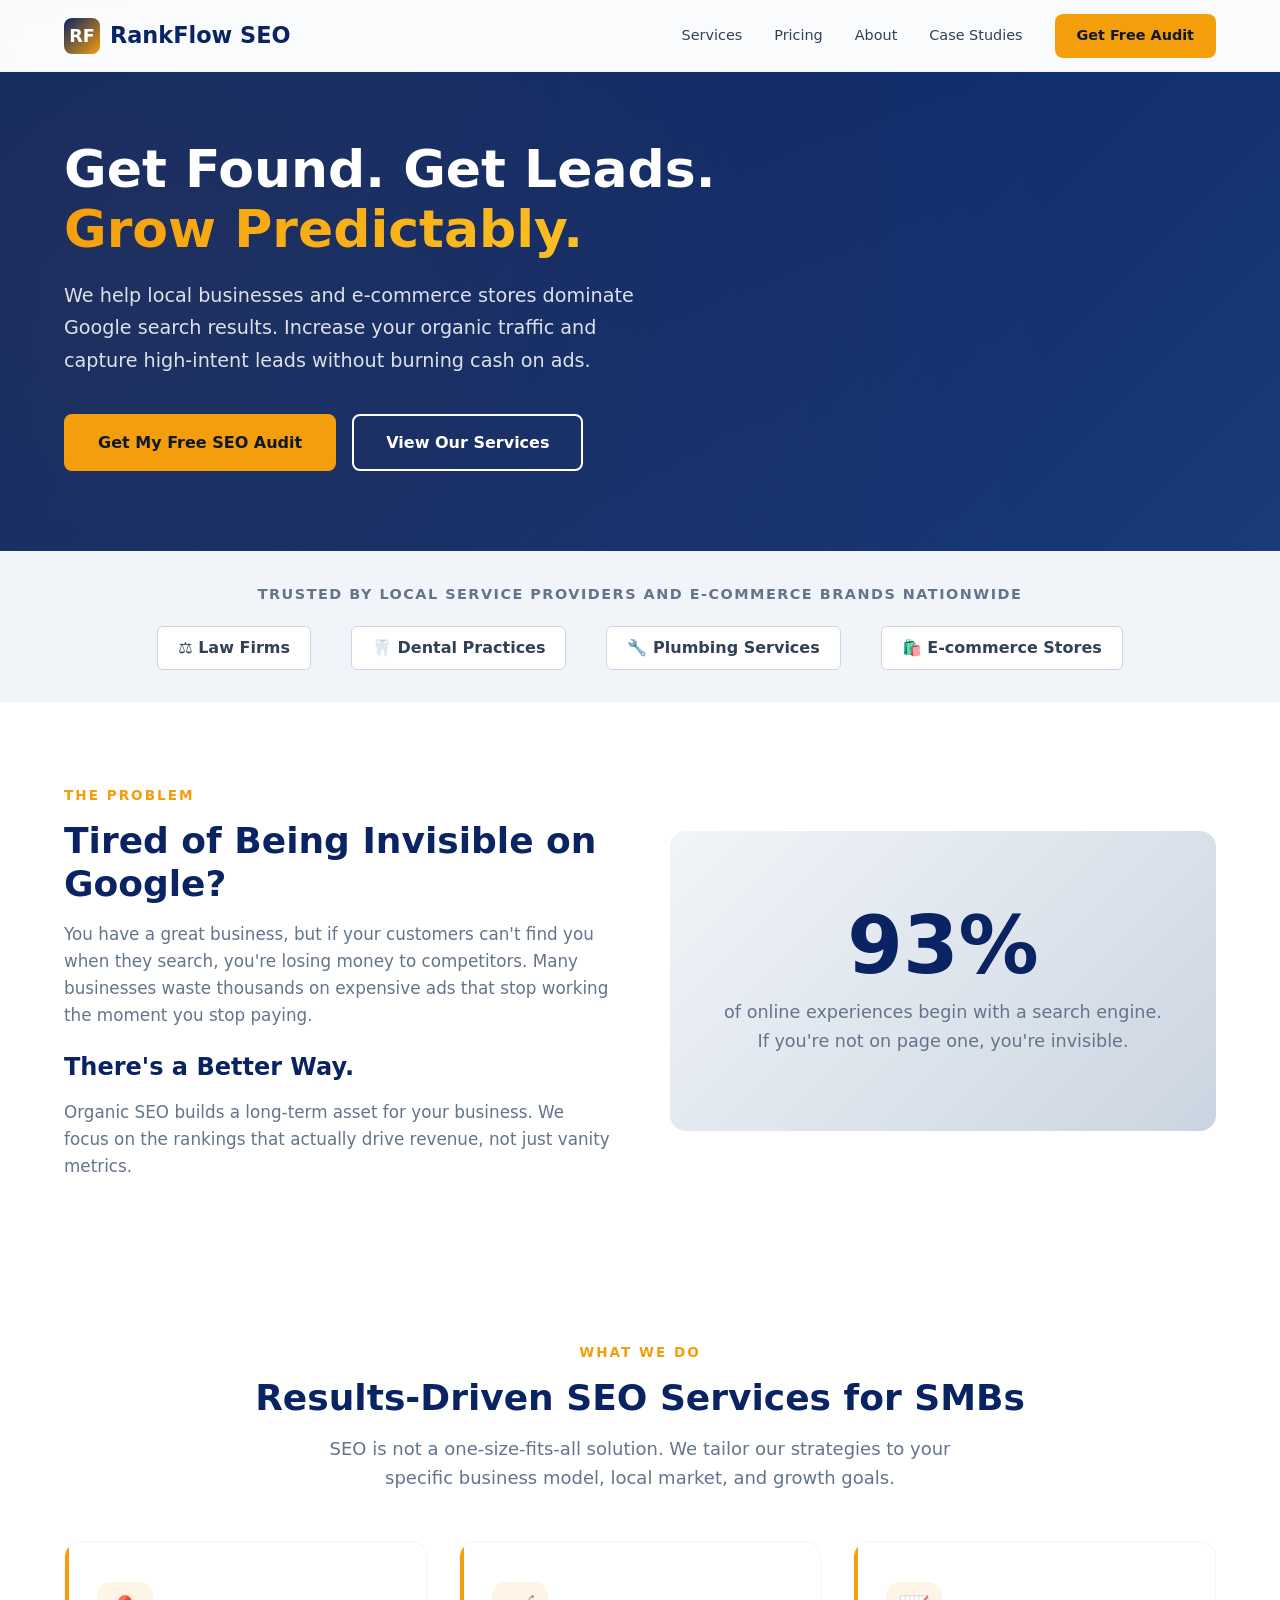
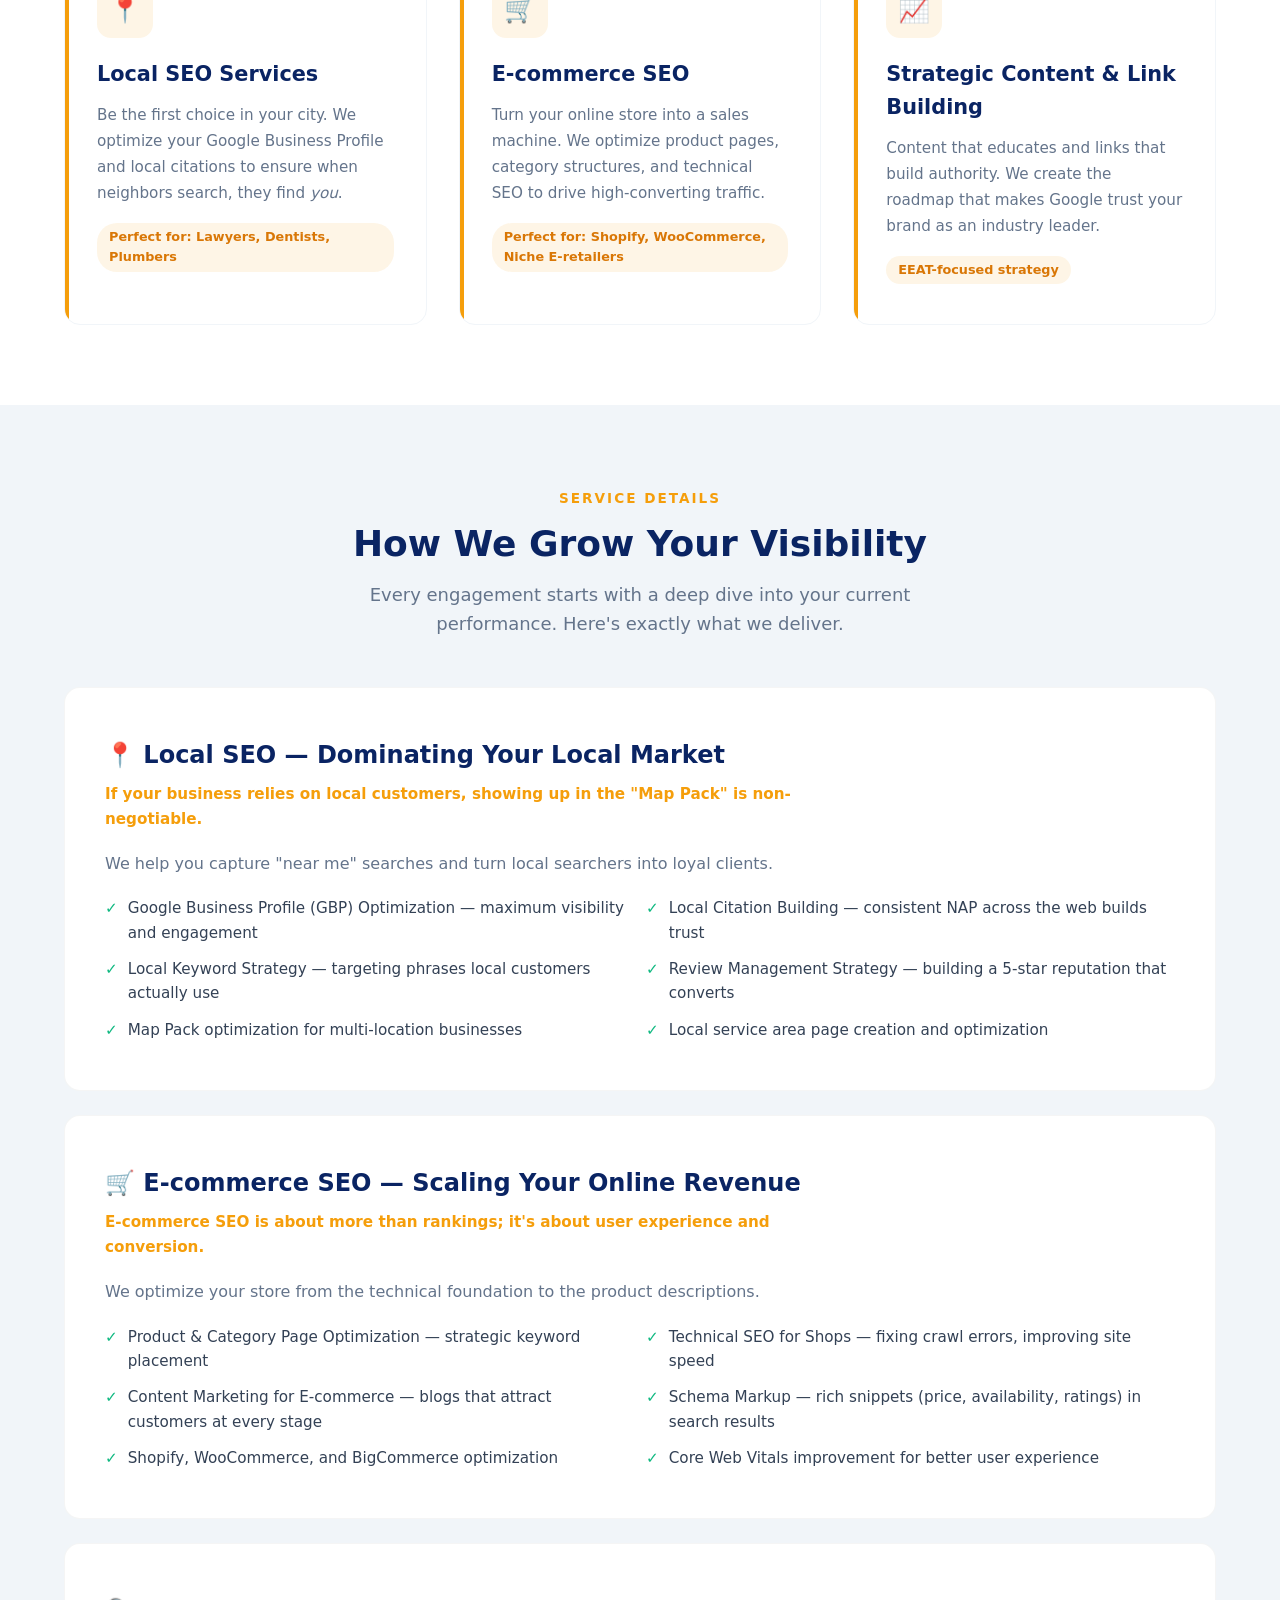
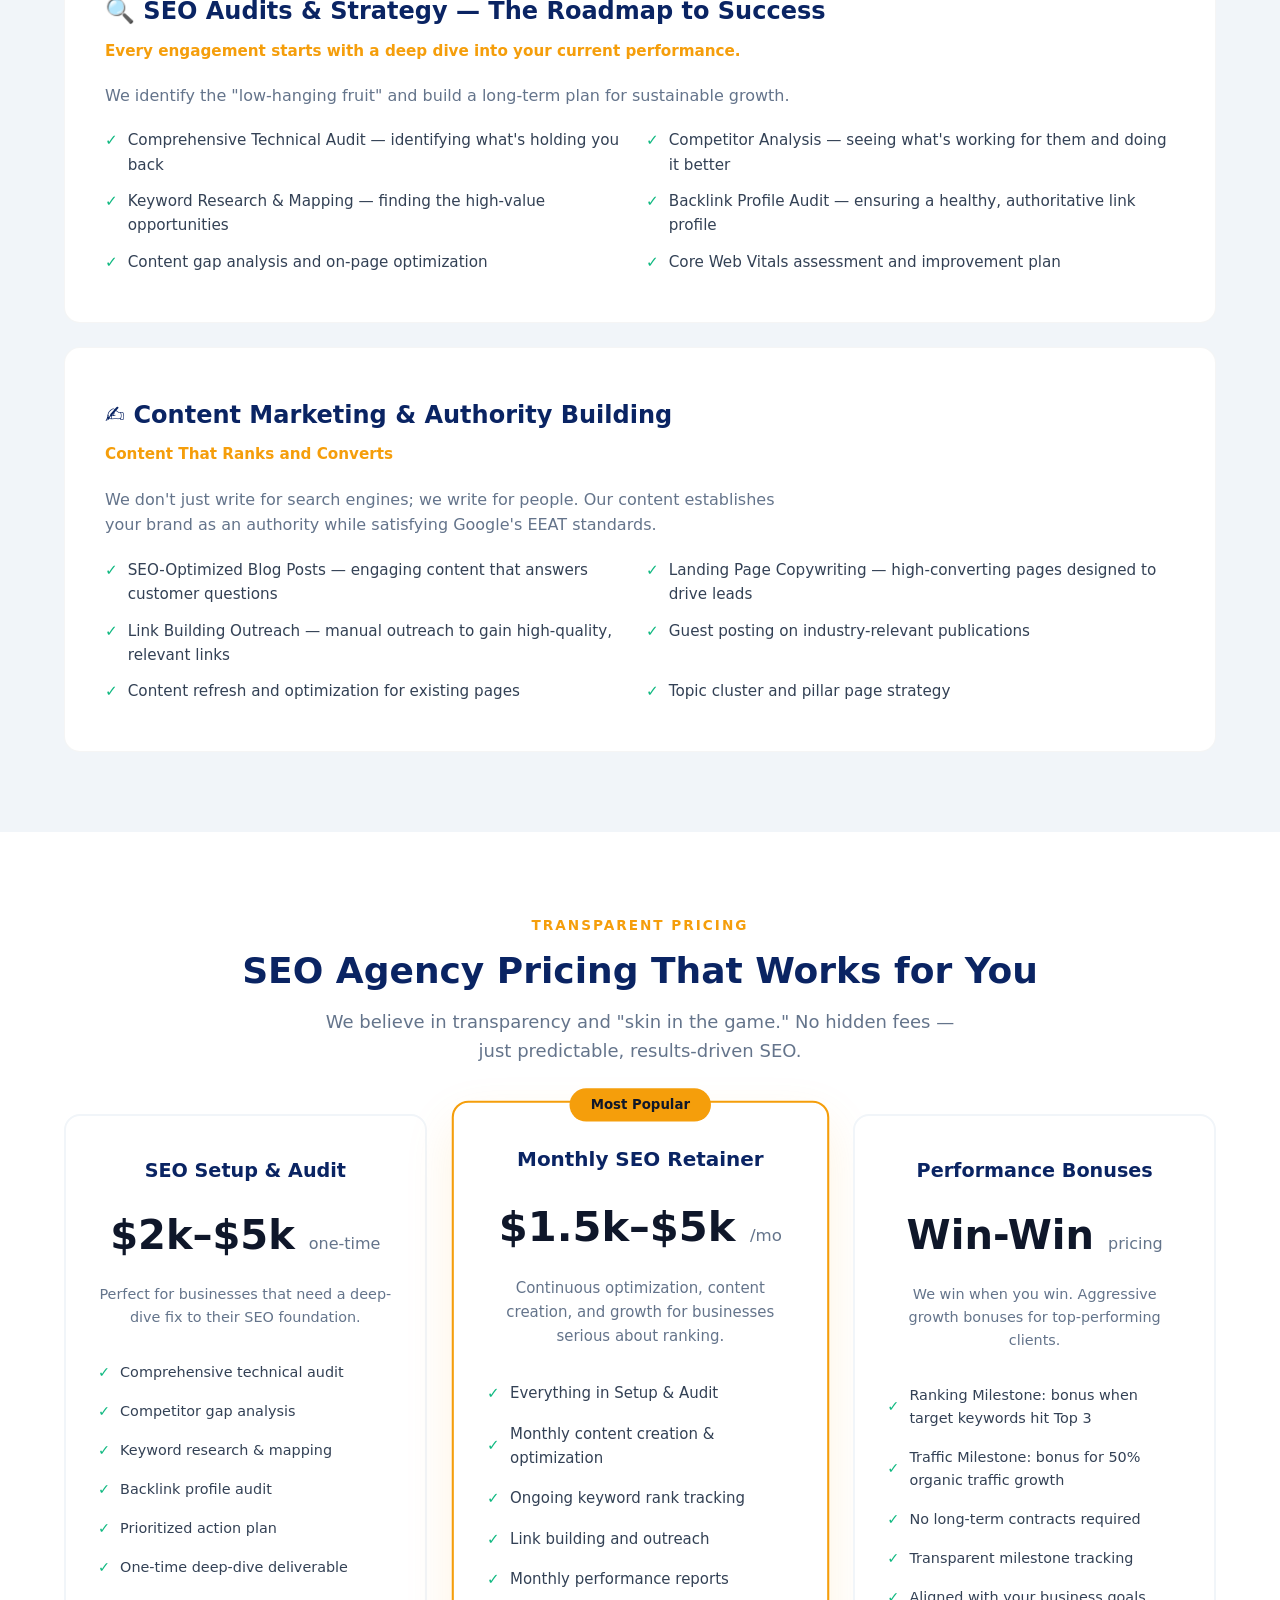
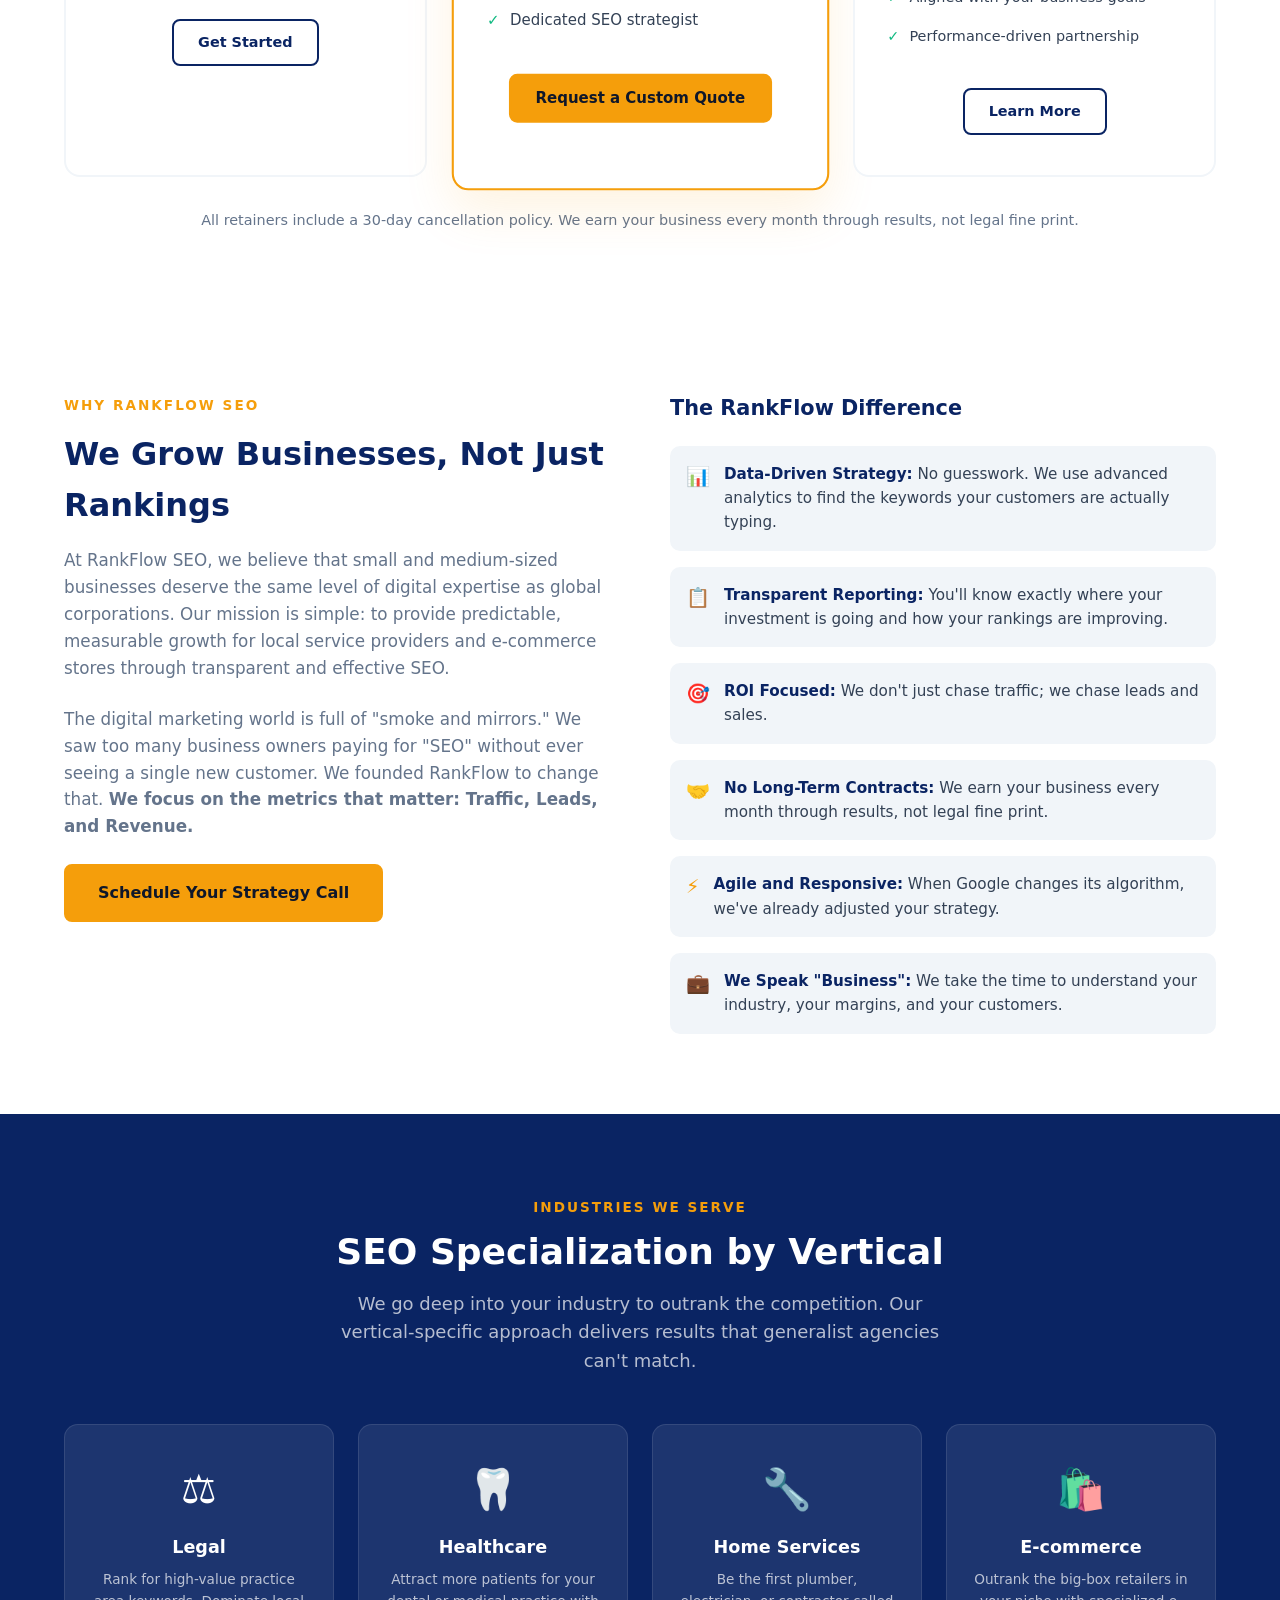
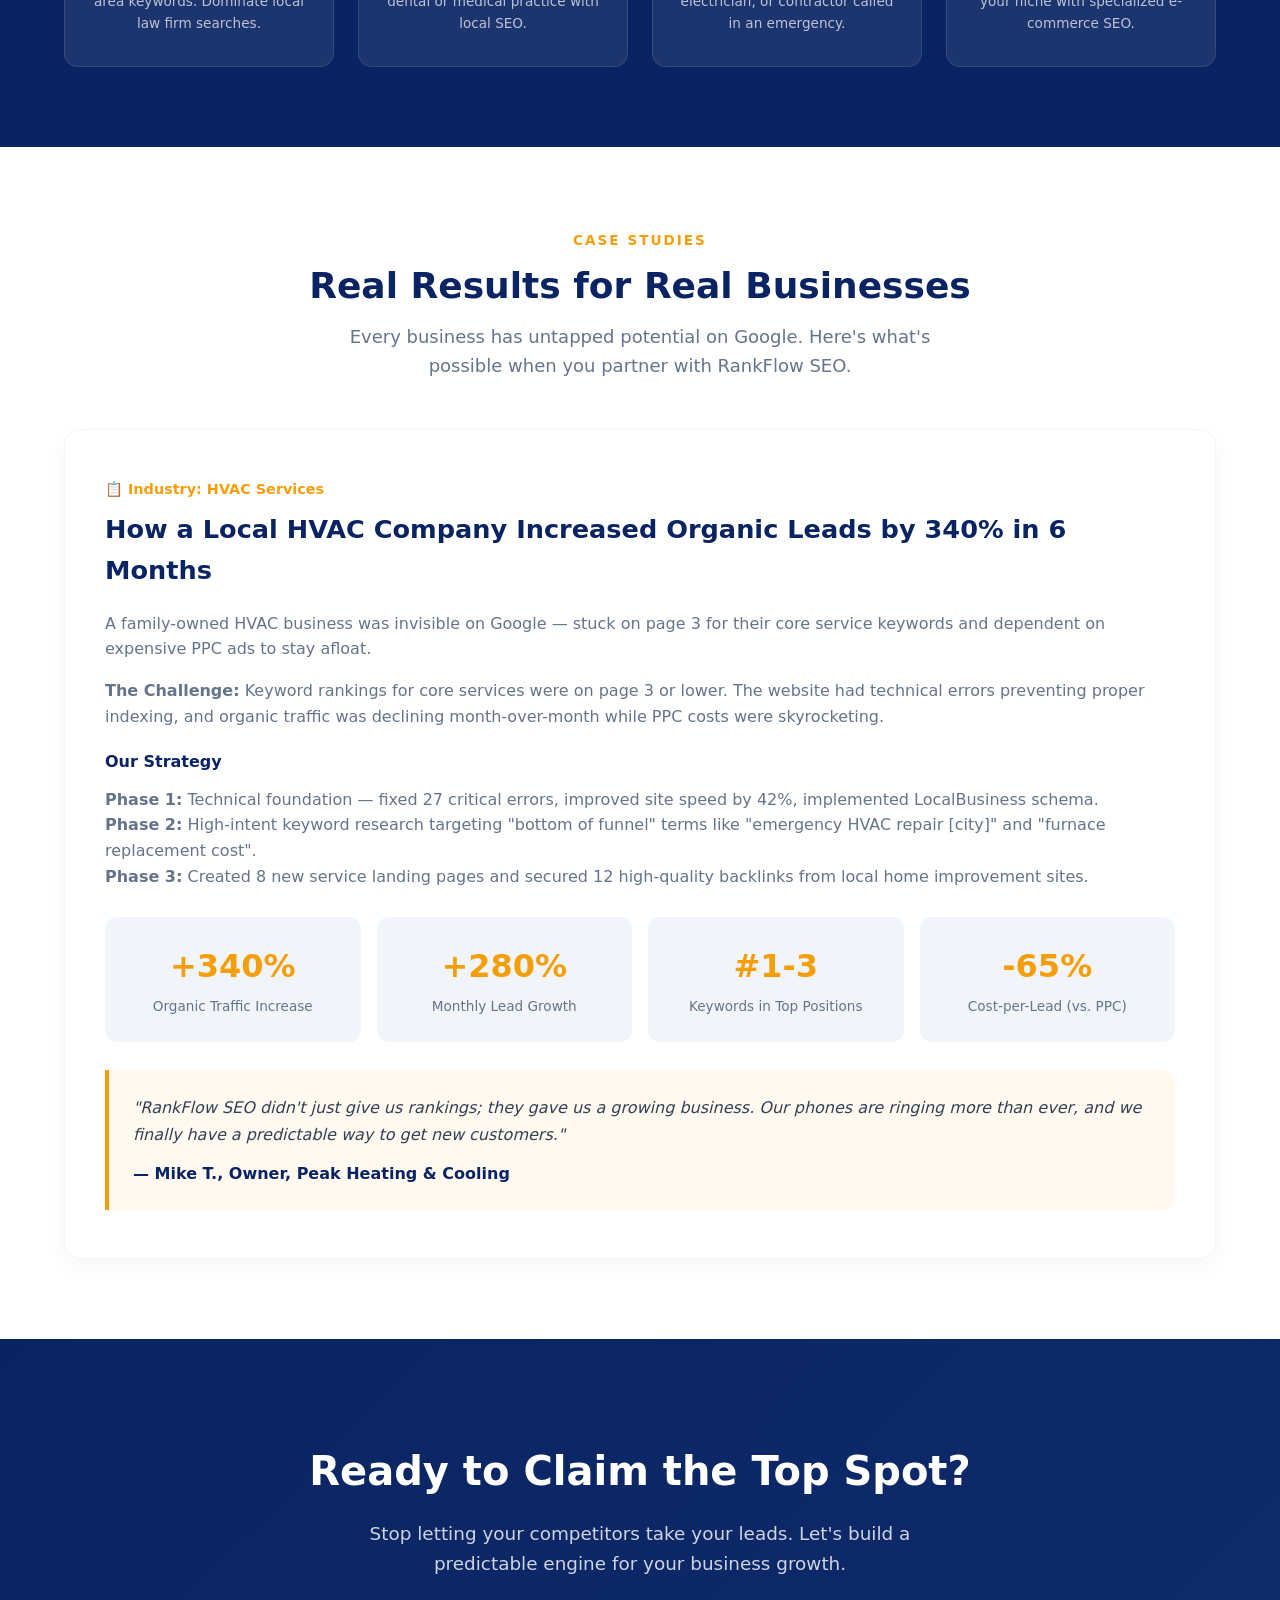
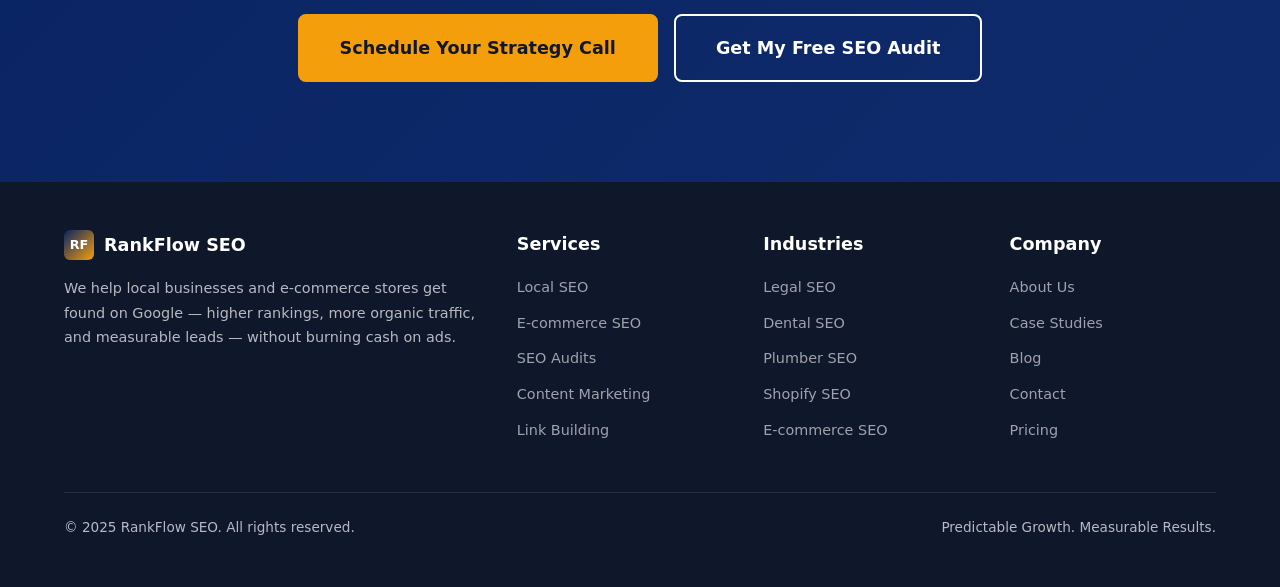
==== index.html @ 1db64647 "feat: Build RankFlow SEO agency website Complete single-page HTML/CSS/JS agency website with: - Hero" ====
<!DOCTYPE html>
<html lang="en">
<head>
    <meta charset="UTF-8">
    <meta name="viewport" content="width=device-width, initial-scale=1.0">
    <title>RankFlow SEO — SEO for Small Business & E-commerce | Get Found on Google</title>
    <meta name="description" content="RankFlow SEO helps local businesses and e-commerce stores dominate Google search. Increase organic traffic and capture high-intent leads without burning cash on ads. Local SEO, e-commerce SEO, and strategic content services starting at $1,500/mo.">
    <meta name="keywords" content="seo for small business, local seo services, ecommerce seo services, seo agency pricing, affordable seo services, technical seo audit, small business seo packages, lawyer seo, dentist seo, plumber seo, shopify seo services">
    <link rel="canonical" href="https://rankflowseo.com">
    
    <!-- Open Graph -->
    <meta property="og:title" content="RankFlow SEO — SEO for Small Business & E-commerce">
    <meta property="og:description" content="Get found on Google. Increase organic traffic and capture leads without burning cash on ads.">
    <meta property="og:type" content="website">
    <meta property="og:url" content="https://rankflowseo.com">
    
    <!-- Schema Markup: LocalBusiness -->
    <script type="application/ld+json">
    {
        "@context": "https://schema.org",
        "@type": "LocalBusiness",
        "name": "RankFlow SEO",
        "description": "SEO agency helping small businesses and e-commerce stores get found on Google with predictable, measurable growth.",
        "url": "https://rankflowseo.com",
        "priceRange": "$1,500-$5,000",
        "areaServed": {
            "@type": "Country",
            "name": "United States"
        },
        "audience": {
            "@type": "Audience",
            "audienceType": "Small Business Owners"
        },
        "sameAs": []
    }
    </script>
    
    <!-- Service Schema Markup -->
    <script type="application/ld+json">
    {
        "@context": "https://schema.org",
        "@type": "Service",
        "name": "Local SEO Services - RankFlow SEO",
        "provider": {
            "@type": "LocalBusiness",
            "name": "RankFlow SEO"
        },
        "description": "Google Business Profile optimization, local citation building, and local keyword strategy to dominate Map Pack rankings.",
        "areaServed": {
            "@type": "Country",
            "name": "United States"
        }
    }
    </script>
    
    <style>
        /* ===== RESET & BASE ===== */
        *, *::before, *::after {
            margin: 0;
            padding: 0;
            box-sizing: border-box;
        }
        :root {
            --primary: #0a2463;
            --primary-light: #1e3a8a;
            --accent: #f59e0b;
            --accent-hover: #d97706;
            --dark: #0f172a;
            --gray-900: #1e293b;
            --gray-700: #334155;
            --gray-500: #64748b;
            --gray-300: #cbd5e1;
            --gray-100: #f1f5f9;
            --white: #ffffff;
            --success: #10b981;
            --font-sans: 'Segoe UI', system-ui, -apple-system, sans-serif;
            --max-width: 1200px;
            --header-h: 72px;
        }
        html {
            scroll-behavior: smooth;
            font-size: 16px;
        }
        body {
            font-family: var(--font-sans);
            color: var(--gray-900);
            line-height: 1.6;
            background: var(--white);
            overflow-x: hidden;
        }
        img {
            max-width: 100%;
            display: block;
        }
        a {
            color: var(--primary-light);
            text-decoration: none;
        }
        ul { list-style: none; }
        .container {
            width: 100%;
            max-width: var(--max-width);
            margin: 0 auto;
            padding: 0 24px;
        }
        .section {
            padding: 80px 0;
        }
        .section-label {
            display: inline-block;
            font-size: 0.85rem;
            font-weight: 700;
            text-transform: uppercase;
            letter-spacing: 2px;
            color: var(--accent);
            margin-bottom: 12px;
        }
        .section-title {
            font-size: 2.25rem;
            font-weight: 800;
            color: var(--primary);
            line-height: 1.2;
            margin-bottom: 16px;
        }
        .section-subtitle {
            font-size: 1.125rem;
            color: var(--gray-500);
            max-width: 640px;
            margin-bottom: 48px;
        }
        .text-center { text-align: center; }
        .mx-auto { margin-left: auto; margin-right: auto; }

        /* ===== BUTTONS ===== */
        .btn {
            display: inline-flex;
            align-items: center;
            justify-content: center;
            gap: 8px;
            padding: 14px 32px;
            font-size: 1rem;
            font-weight: 600;
            border-radius: 8px;
            border: 2px solid transparent;
            cursor: pointer;
            transition: all 0.25s ease;
            text-align: center;
            white-space: nowrap;
        }
        .btn-primary {
            background: var(--accent);
            color: var(--dark);
            border-color: var(--accent);
        }
        .btn-primary:hover {
            background: var(--accent-hover);
            border-color: var(--accent-hover);
            transform: translateY(-2px);
            box-shadow: 0 8px 24px rgba(245, 158, 11, 0.35);
        }
        .btn-secondary {
            background: transparent;
            color: var(--white);
            border-color: var(--white);
        }
        .btn-secondary:hover {
            background: var(--white);
            color: var(--primary);
            transform: translateY(-2px);
        }
        .btn-outline {
            background: transparent;
            color: var(--primary);
            border-color: var(--primary);
        }
        .btn-outline:hover {
            background: var(--primary);
            color: var(--white);
            transform: translateY(-2px);
        }
        .btn-sm {
            padding: 10px 24px;
            font-size: 0.9rem;
        }

        /* ===== HEADER / NAV ===== */
        .header {
            position: fixed;
            top: 0;
            left: 0;
            width: 100%;
            height: var(--header-h);
            background: rgba(255, 255, 255, 0.98);
            backdrop-filter: blur(10px);
            border-bottom: 1px solid var(--gray-100);
            z-index: 1000;
            transition: box-shadow 0.3s;
        }
        .header.scrolled {
            box-shadow: 0 2px 20px rgba(0,0,0,0.08);
        }
        .header-inner {
            display: flex;
            align-items: center;
            justify-content: space-between;
            height: var(--header-h);
        }
        .logo {
            display: flex;
            align-items: center;
            gap: 10px;
            font-size: 1.4rem;
            font-weight: 800;
            color: var(--primary);
            text-decoration: none;
        }
        .logo-icon {
            width: 36px;
            height: 36px;
            background: linear-gradient(135deg, var(--primary), var(--accent));
            border-radius: 8px;
            display: flex;
            align-items: center;
            justify-content: center;
            color: white;
            font-size: 1.1rem;
            font-weight: 700;
        }
        .nav-links {
            display: flex;
            align-items: center;
            gap: 32px;
        }
        .nav-links a {
            font-size: 0.9rem;
            font-weight: 500;
            color: var(--gray-700);
            transition: color 0.2s;
            position: relative;
        }
        .nav-links a::after {
            content: '';
            position: absolute;
            bottom: -4px;
            left: 0;
            width: 0;
            height: 2px;
            background: var(--accent);
            transition: width 0.25s;
        }
        .nav-links a:hover { color: var(--primary); }
        .nav-links a:hover::after { width: 100%; }
        .nav-cta {
            padding: 10px 22px !important;
            background: var(--accent) !important;
            color: var(--dark) !important;
            border-radius: 8px !important;
            font-weight: 600 !important;
        }
        .nav-cta::after { display: none !important; }
        .nav-cta:hover {
            background: var(--accent-hover) !important;
            transform: translateY(-1px);
        }

        /* Mobile menu */
        .menu-toggle {
            display: none;
            background: none;
            border: none;
            cursor: pointer;
            padding: 8px;
            flex-direction: column;
            gap: 5px;
        }
        .menu-toggle span {
            display: block;
            width: 26px;
            height: 2.5px;
            background: var(--primary);
            border-radius: 2px;
            transition: all 0.3s;
        }
        .menu-toggle.active span:nth-child(1) { transform: rotate(45deg) translate(5px, 5px); }
        .menu-toggle.active span:nth-child(2) { opacity: 0; }
        .menu-toggle.active span:nth-child(3) { transform: rotate(-45deg) translate(5px, -5px); }

        /* ===== HERO ===== */
        .hero {
            padding: 140px 0 80px;
            background: linear-gradient(135deg, var(--primary) 0%, #0f2b6b 50%, #1a3a7a 100%);
            color: var(--white);
            position: relative;
            overflow: hidden;
        }
        .hero::before {
            content: '';
            position: absolute;
            top: -50%;
            left: -50%;
            width: 200%;
            height: 200%;
            background: radial-gradient(circle at 30% 50%, rgba(245, 158, 11, 0.08) 0%, transparent 50%);
            animation: heroGlow 12s ease-in-out infinite alternate;
        }
        @keyframes heroGlow {
            0% { transform: translate(0, 0); }
            100% { transform: translate(5%, 5%); }
        }
        .hero .container { position: relative; z-index: 1; }
        .hero-content {
            max-width: 720px;
        }
        .hero h1 {
            font-size: 3.25rem;
            font-weight: 800;
            line-height: 1.15;
            margin-bottom: 20px;
        }
        .hero h1 span {
            background: linear-gradient(135deg, var(--accent), #fbbf24);
            -webkit-background-clip: text;
            -webkit-text-fill-color: transparent;
            background-clip: text;
        }
        .hero p {
            font-size: 1.2rem;
            color: rgba(255,255,255,0.85);
            max-width: 600px;
            margin-bottom: 36px;
            line-height: 1.7;
        }
        .hero-buttons {
            display: flex;
            gap: 16px;
            flex-wrap: wrap;
        }

        /* ===== TRUST BAR ===== */
        .trust-bar {
            padding: 32px 0;
            background: var(--gray-100);
            text-align: center;
        }
        .trust-bar p {
            font-size: 0.9rem;
            font-weight: 600;
            color: var(--gray-500);
            text-transform: uppercase;
            letter-spacing: 1.5px;
            margin-bottom: 20px;
        }
        .trust-logos {
            display: flex;
            justify-content: center;
            align-items: center;
            gap: 40px;
            flex-wrap: wrap;
        }
        .trust-logos span {
            font-size: 1rem;
            font-weight: 700;
            color: var(--gray-700);
            padding: 8px 20px;
            background: var(--white);
            border-radius: 6px;
            border: 1px solid var(--gray-300);
        }

        /* ===== PROBLEM ===== */
        .problem-grid {
            display: grid;
            grid-template-columns: 1fr 1fr;
            gap: 60px;
            align-items: center;
        }
        .problem-visual {
            background: linear-gradient(135deg, var(--gray-100), var(--gray-300));
            border-radius: 16px;
            padding: 48px;
            text-align: center;
            min-height: 300px;
            display: flex;
            flex-direction: column;
            justify-content: center;
            align-items: center;
        }
        .problem-visual .big-number {
            font-size: 5rem;
            font-weight: 900;
            color: var(--primary);
            line-height: 1;
        }
        .problem-visual p {
            color: var(--gray-500);
            margin-top: 12px;
            font-size: 1.1rem;
        }

        /* ===== SERVICES OVERVIEW ===== */
        .services-grid {
            display: grid;
            grid-template-columns: repeat(3, 1fr);
            gap: 32px;
        }
        .service-card {
            background: var(--white);
            border: 1px solid var(--gray-100);
            border-radius: 16px;
            padding: 40px 32px;
            transition: all 0.3s ease;
            position: relative;
            overflow: hidden;
        }
        .service-card::before {
            content: '';
            position: absolute;
            top: 0;
            left: 0;
            width: 4px;
            height: 100%;
            background: var(--accent);
            transition: width 0.3s;
        }
        .service-card:hover {
            transform: translateY(-6px);
            box-shadow: 0 20px 40px rgba(0,0,0,0.06);
        }
        .service-card:hover::before { width: 6px; }
        .service-icon {
            width: 56px;
            height: 56px;
            background: rgba(245, 158, 11, 0.1);
            border-radius: 14px;
            display: flex;
            align-items: center;
            justify-content: center;
            font-size: 1.6rem;
            margin-bottom: 20px;
        }
        .service-card h3 {
            font-size: 1.3rem;
            font-weight: 700;
            color: var(--primary);
            margin-bottom: 12px;
        }
        .service-card p {
            color: var(--gray-500);
            font-size: 0.95rem;
            line-height: 1.7;
        }
        .service-card .tag {
            display: inline-block;
            margin-top: 16px;
            font-size: 0.8rem;
            font-weight: 600;
            color: var(--accent-hover);
            background: rgba(245, 158, 11, 0.1);
            padding: 4px 12px;
            border-radius: 20px;
        }

        /* ===== DETAILED SERVICES ===== */
        .detailed-services {
            background: var(--gray-100);
        }
        .service-detail {
            background: var(--white);
            border-radius: 16px;
            padding: 48px 40px;
            margin-bottom: 24px;
            border: 1px solid rgba(0,0,0,0.04);
            transition: box-shadow 0.3s;
        }
        .service-detail:last-child { margin-bottom: 0; }
        .service-detail:hover {
            box-shadow: 0 12px 32px rgba(0,0,0,0.04);
        }
        .service-detail h3 {
            font-size: 1.5rem;
            font-weight: 700;
            color: var(--primary);
            margin-bottom: 8px;
        }
        .service-detail .subtitle {
            font-size: 0.95rem;
            color: var(--accent);
            font-weight: 600;
            margin-bottom: 20px;
        }
        .service-detail p {
            color: var(--gray-500);
            margin-bottom: 20px;
            max-width: 700px;
        }
        .service-detail ul {
            display: grid;
            grid-template-columns: 1fr 1fr;
            gap: 12px;
        }
        .service-detail ul li {
            display: flex;
            align-items: start;
            gap: 10px;
            font-size: 0.95rem;
            color: var(--gray-700);
        }
        .service-detail ul li::before {
            content: '\2713';
            color: var(--success);
            font-weight: 700;
            flex-shrink: 0;
        }

        /* ===== PRICING ===== */
        .pricing {
            background: var(--white);
        }
        .pricing-grid {
            display: grid;
            grid-template-columns: repeat(3, 1fr);
            gap: 32px;
        }
        .pricing-card {
            background: var(--white);
            border: 2px solid var(--gray-100);
            border-radius: 16px;
            padding: 40px 32px;
            text-align: center;
            transition: all 0.3s;
            position: relative;
        }
        .pricing-card.featured {
            border-color: var(--accent);
            transform: scale(1.04);
            box-shadow: 0 20px 48px rgba(245, 158, 11, 0.12);
        }
        .pricing-card.featured .badge {
            position: absolute;
            top: -14px;
            left: 50%;
            transform: translateX(-50%);
            background: var(--accent);
            color: var(--dark);
            font-size: 0.8rem;
            font-weight: 700;
            padding: 6px 20px;
            border-radius: 20px;
        }
        .pricing-card h3 {
            font-size: 1.2rem;
            font-weight: 700;
            color: var(--primary);
            margin-bottom: 8px;
        }
        .pricing-card .price {
            font-size: 2.5rem;
            font-weight: 800;
            color: var(--dark);
            margin: 16px 0;
        }
        .pricing-card .price span {
            font-size: 1rem;
            font-weight: 500;
            color: var(--gray-500);
        }
        .pricing-card .description {
            color: var(--gray-500);
            font-size: 0.9rem;
            margin-bottom: 24px;
        }
        .pricing-card ul {
            text-align: left;
            margin-bottom: 32px;
        }
        .pricing-card ul li {
            padding: 8px 0;
            font-size: 0.9rem;
            color: var(--gray-700);
            display: flex;
            align-items: center;
            gap: 10px;
        }
        .pricing-card ul li::before {
            content: '\2713';
            color: var(--success);
            font-weight: 700;
        }
        .pricing-card:hover {
            border-color: var(--accent);
        }

        /* ===== ABOUT / DIFFERENCE ===== */
        .about-grid {
            display: grid;
            grid-template-columns: 1fr 1fr;
            gap: 60px;
            align-items: start;
        }
        .about-text h2 {
            font-size: 2rem;
            font-weight: 800;
            color: var(--primary);
            margin-bottom: 16px;
        }
        .about-text p {
            color: var(--gray-500);
            margin-bottom: 24px;
            font-size: 1.05rem;
        }
        .values-list {
            display: grid;
            gap: 16px;
        }
        .values-list li {
            display: flex;
            align-items: start;
            gap: 14px;
            padding: 16px;
            background: var(--gray-100);
            border-radius: 10px;
            font-size: 0.95rem;
            color: var(--gray-700);
        }
        .values-list li strong {
            color: var(--primary);
        }
        .values-list li .val-icon {
            color: var(--accent);
            font-size: 1.2rem;
            flex-shrink: 0;
        }

        /* ===== TARGET INDUSTRIES ===== */
        .industries {
            background: var(--primary);
            color: var(--white);
        }
        .industries .section-title { color: var(--white); }
        .industries .section-subtitle { color: rgba(255,255,255,0.7); }
        .industries-grid {
            display: grid;
            grid-template-columns: repeat(4, 1fr);
            gap: 24px;
        }
        .industry-card {
            background: rgba(255,255,255,0.08);
            border: 1px solid rgba(255,255,255,0.1);
            border-radius: 14px;
            padding: 32px 24px;
            text-align: center;
            transition: all 0.3s;
        }
        .industry-card:hover {
            background: rgba(255,255,255,0.14);
            transform: translateY(-4px);
        }
        .industry-card .icon {
            font-size: 2.5rem;
            margin-bottom: 12px;
        }
        .industry-card h4 {
            font-size: 1.1rem;
            font-weight: 700;
            margin-bottom: 8px;
        }
        .industry-card p {
            font-size: 0.85rem;
            color: rgba(255,255,255,0.7);
        }

        /* ===== CASE STUDY ===== */
        .case-study-card {
            background: var(--white);
            border: 1px solid var(--gray-100);
            border-radius: 16px;
            padding: 48px 40px;
            box-shadow: 0 8px 24px rgba(0,0,0,0.04);
        }
        .case-study-card .industry {
            color: var(--accent);
            font-weight: 600;
            font-size: 0.9rem;
            margin-bottom: 8px;
        }
        .case-study-card h3 {
            font-size: 1.6rem;
            font-weight: 700;
            color: var(--primary);
            margin-bottom: 20px;
        }
        .results-grid {
            display: grid;
            grid-template-columns: repeat(4, 1fr);
            gap: 16px;
            margin: 28px 0;
        }
        .result-item {
            text-align: center;
            background: var(--gray-100);
            padding: 24px 16px;
            border-radius: 12px;
        }
        .result-item .num {
            font-size: 2rem;
            font-weight: 800;
            color: var(--accent);
        }
        .result-item .label {
            font-size: 0.85rem;
            color: var(--gray-500);
            margin-top: 4px;
        }
        .testimonial {
            margin-top: 28px;
            padding: 24px;
            background: rgba(245, 158, 11, 0.06);
            border-left: 4px solid var(--accent);
            border-radius: 0 12px 12px 0;
        }
        .testimonial blockquote {
            font-style: italic;
            color: var(--gray-700);
            font-size: 1rem;
            line-height: 1.7;
        }
        .testimonial cite {
            display: block;
            margin-top: 12px;
            font-style: normal;
            font-weight: 600;
            color: var(--primary);
        }

        /* ===== FINAL CTA ===== */
        .final-cta {
            background: linear-gradient(135deg, var(--primary) 0%, #0f2b6b 100%);
            color: var(--white);
            text-align: center;
            padding: 100px 0;
        }
        .final-cta h2 {
            font-size: 2.5rem;
            font-weight: 800;
            margin-bottom: 16px;
        }
        .final-cta p {
            font-size: 1.15rem;
            color: rgba(255,255,255,0.8);
            max-width: 560px;
            margin: 0 auto 36px;
        }

        /* ===== FOOTER ===== */
        .footer {
            background: var(--dark);
            color: rgba(255,255,255,0.7);
            padding: 48px 0;
        }
        .footer-grid {
            display: grid;
            grid-template-columns: 2fr 1fr 1fr 1fr;
            gap: 40px;
        }
        .footer h4 {
            color: var(--white);
            font-size: 1.1rem;
            font-weight: 700;
            margin-bottom: 16px;
        }
        .footer p {
            font-size: 0.9rem;
            line-height: 1.7;
        }
        .footer ul li {
            margin-bottom: 10px;
        }
        .footer ul li a {
            color: rgba(255,255,255,0.6);
            font-size: 0.9rem;
            transition: color 0.2s;
        }
        .footer ul li a:hover { color: var(--accent); }
        .footer-bottom {
            border-top: 1px solid rgba(255,255,255,0.1);
            margin-top: 40px;
            padding-top: 24px;
            display: flex;
            justify-content: space-between;
            align-items: center;
            font-size: 0.85rem;
        }

        /* ===== RESPONSIVE ===== */
        @media (max-width: 1024px) {
            .services-grid { grid-template-columns: repeat(2, 1fr); }
            .pricing-grid { grid-template-columns: 1fr; max-width: 480px; margin: 0 auto; }
            .pricing-card.featured { transform: none; }
            .industries-grid { grid-template-columns: repeat(2, 1fr); }
            .footer-grid { grid-template-columns: 1fr 1fr; }
            .results-grid { grid-template-columns: repeat(2, 1fr); }
        }
        @media (max-width: 768px) {
            .hero h1 { font-size: 2.25rem; }
            .hero p { font-size: 1.05rem; }
            .section-title { font-size: 1.8rem; }
            .nav-links { 
                display: none; 
                position: fixed;
                top: var(--header-h);
                left: 0;
                width: 100%;
                background: var(--white);
                flex-direction: column;
                padding: 24px;
                gap: 20px;
                box-shadow: 0 8px 24px rgba(0,0,0,0.1);
                border-bottom: 1px solid var(--gray-100);
            }
            .nav-links.open { display: flex; }
            .menu-toggle { display: flex; }
            .problem-grid { grid-template-columns: 1fr; gap: 32px; }
            .services-grid { grid-template-columns: 1fr; }
            .about-grid { grid-template-columns: 1fr; gap: 40px; }
            .industries-grid { grid-template-columns: 1fr 1fr; }
            .service-detail ul { grid-template-columns: 1fr; }
            .footer-grid { grid-template-columns: 1fr; }
            .hero { padding: 120px 0 60px; }
            .section { padding: 60px 0; }
        }
        @media (max-width: 480px) {
            .hero h1 { font-size: 1.8rem; }
            .industries-grid { grid-template-columns: 1fr; }
            .results-grid { grid-template-columns: 1fr; }
            .hero-buttons { flex-direction: column; }
            .hero-buttons .btn { width: 100%; }
        }
    </style>
</head>
<body>

    <!-- ===== HEADER ===== -->
    <header class="header" id="header">
        <div class="container header-inner">
            <a href="#" class="logo">
                <span class="logo-icon">RF</span>
                RankFlow SEO
            </a>
            <nav class="nav-links" id="navLinks">
                <a href="#services">Services</a>
                <a href="#pricing">Pricing</a>
                <a href="#about">About</a>
                <a href="#case-studies">Case Studies</a>
                <a href="#contact" class="nav-cta">Get Free Audit</a>
            </nav>
            <button class="menu-toggle" id="menuToggle" aria-label="Toggle menu">
                <span></span>
                <span></span>
                <span></span>
            </button>
        </div>
    </header>

    <!-- ===== HERO ===== -->
    <section class="hero" id="home">
        <div class="container">
            <div class="hero-content">
                <h1>Get Found. Get Leads. <span>Grow Predictably.</span></h1>
                <p>We help local businesses and e-commerce stores dominate Google search results. Increase your organic traffic and capture high-intent leads without burning cash on ads.</p>
                <div class="hero-buttons">
                    <a href="#contact" class="btn btn-primary">
                        Get My Free SEO Audit
                    </a>
                    <a href="#services" class="btn btn-secondary">
                        View Our Services
                    </a>
                </div>
            </div>
        </div>
    </section>

    <!-- ===== TRUST BAR ===== -->
    <section class="trust-bar">
        <div class="container">
            <p>Trusted by local service providers and e-commerce brands nationwide</p>
            <div class="trust-logos">
                <span>&#x2696;&#xFE0F; Law Firms</span>
                <span>&#x1F9B7; Dental Practices</span>
                <span>&#x1F527; Plumbing Services</span>
                <span>&#x1F6CD;&#xFE0F; E-commerce Stores</span>
            </div>
        </div>
    </section>

    <!-- ===== PROBLEM ===== -->
    <section class="section" id="problem">
        <div class="container">
            <div class="problem-grid">
                <div>
                    <span class="section-label">The Problem</span>
                    <h2 class="section-title">Tired of Being Invisible on Google?</h2>
                    <p style="color: var(--gray-500); font-size: 1.05rem; margin-bottom: 20px;">
                        You have a great business, but if your customers can't find you when they search, you're losing money to competitors. Many businesses waste thousands on expensive ads that stop working the moment you stop paying.
                    </p>
                    <h3 style="font-size: 1.5rem; font-weight: 700; color: var(--primary); margin-bottom: 12px;">There's a Better Way.</h3>
                    <p style="color: var(--gray-500); font-size: 1.05rem;">
                        Organic SEO builds a long-term asset for your business. We focus on the rankings that actually drive revenue, not just vanity metrics.
                    </p>
                </div>
                <div class="problem-visual">
                    <div class="big-number">93%</div>
                    <p>of online experiences begin with a search engine. If you're not on page one, you're invisible.</p>
                </div>
            </div>
        </div>
    </section>

    <!-- ===== SERVICES OVERVIEW ===== -->
    <section class="section" id="services">
        <div class="container">
            <div class="text-center">
                <span class="section-label">What We Do</span>
                <h2 class="section-title">Results-Driven SEO Services for SMBs</h2>
                <p class="section-subtitle mx-auto">
                    SEO is not a one-size-fits-all solution. We tailor our strategies to your specific business model, local market, and growth goals.
                </p>
            </div>
            <div class="services-grid">
                <div class="service-card">
                    <div class="service-icon">&#x1F4CD;</div>
                    <h3>Local SEO Services</h3>
                    <p>Be the first choice in your city. We optimize your Google Business Profile and local citations to ensure when neighbors search, they find <em>you</em>.</p>
                    <span class="tag">Perfect for: Lawyers, Dentists, Plumbers</span>
                </div>
                <div class="service-card">
                    <div class="service-icon">&#x1F6D2;</div>
                    <h3>E-commerce SEO</h3>
                    <p>Turn your online store into a sales machine. We optimize product pages, category structures, and technical SEO to drive high-converting traffic.</p>
                    <span class="tag">Perfect for: Shopify, WooCommerce, Niche E-retailers</span>
                </div>
                <div class="service-card">
                    <div class="service-icon">&#x1F4C8;</div>
                    <h3>Strategic Content & Link Building</h3>
                    <p>Content that educates and links that build authority. We create the roadmap that makes Google trust your brand as an industry leader.</p>
                    <span class="tag">EEAT-focused strategy</span>
                </div>
            </div>
        </div>
    </section>

    <!-- ===== DETAILED SERVICES ===== -->
    <section class="section detailed-services">
        <div class="container">
            <div class="text-center">
                <span class="section-label">Service Details</span>
                <h2 class="section-title">How We Grow Your Visibility</h2>
                <p class="section-subtitle mx-auto">
                    Every engagement starts with a deep dive into your current performance. Here's exactly what we deliver.
                </p>
            </div>

            <div class="service-detail">
                <h3>&#x1F4CD; Local SEO &mdash; Dominating Your Local Market</h3>
                <p class="subtitle">If your business relies on local customers, showing up in the &quot;Map Pack&quot; is non-negotiable.</p>
                <p>We help you capture &quot;near me&quot; searches and turn local searchers into loyal clients.</p>
                <ul>
                    <li>Google Business Profile (GBP) Optimization &mdash; maximum visibility and engagement</li>
                    <li>Local Citation Building &mdash; consistent NAP across the web builds trust</li>
                    <li>Local Keyword Strategy &mdash; targeting phrases local customers actually use</li>
                    <li>Review Management Strategy &mdash; building a 5-star reputation that converts</li>
                    <li>Map Pack optimization for multi-location businesses</li>
                    <li>Local service area page creation and optimization</li>
                </ul>
            </div>

            <div class="service-detail">
                <h3>&#x1F6D2; E-commerce SEO &mdash; Scaling Your Online Revenue</h3>
                <p class="subtitle">E-commerce SEO is about more than rankings; it's about user experience and conversion.</p>
                <p>We optimize your store from the technical foundation to the product descriptions.</p>
                <ul>
                    <li>Product &amp; Category Page Optimization &mdash; strategic keyword placement</li>
                    <li>Technical SEO for Shops &mdash; fixing crawl errors, improving site speed</li>
                    <li>Content Marketing for E-commerce &mdash; blogs that attract customers at every stage</li>
                    <li>Schema Markup &mdash; rich snippets (price, availability, ratings) in search results</li>
                    <li>Shopify, WooCommerce, and BigCommerce optimization</li>
                    <li>Core Web Vitals improvement for better user experience</li>
                </ul>
            </div>

            <div class="service-detail">
                <h3>&#x1F50D; SEO Audits &amp; Strategy &mdash; The Roadmap to Success</h3>
                <p class="subtitle">Every engagement starts with a deep dive into your current performance.</p>
                <p>We identify the &quot;low-hanging fruit&quot; and build a long-term plan for sustainable growth.</p>
                <ul>
                    <li>Comprehensive Technical Audit &mdash; identifying what's holding you back</li>
                    <li>Competitor Analysis &mdash; seeing what's working for them and doing it better</li>
                    <li>Keyword Research &amp; Mapping &mdash; finding the high-value opportunities</li>
                    <li>Backlink Profile Audit &mdash; ensuring a healthy, authoritative link profile</li>
                    <li>Content gap analysis and on-page optimization</li>
                    <li>Core Web Vitals assessment and improvement plan</li>
                </ul>
            </div>

            <div class="service-detail">
                <h3>&#x270D;&#xFE0F; Content Marketing &amp; Authority Building</h3>
                <p class="subtitle">Content That Ranks and Converts</p>
                <p>We don't just write for search engines; we write for people. Our content establishes your brand as an authority while satisfying Google's EEAT standards.</p>
                <ul>
                    <li>SEO-Optimized Blog Posts &mdash; engaging content that answers customer questions</li>
                    <li>Landing Page Copywriting &mdash; high-converting pages designed to drive leads</li>
                    <li>Link Building Outreach &mdash; manual outreach to gain high-quality, relevant links</li>
                    <li>Guest posting on industry-relevant publications</li>
                    <li>Content refresh and optimization for existing pages</li>
                    <li>Topic cluster and pillar page strategy</li>
                </ul>
            </div>
        </div>
    </section>

    <!-- ===== PRICING ===== -->
    <section class="section pricing" id="pricing">
        <div class="container">
            <div class="text-center">
                <span class="section-label">Transparent Pricing</span>
                <h2 class="section-title">SEO Agency Pricing That Works for You</h2>
                <p class="section-subtitle mx-auto">
                    We believe in transparency and &quot;skin in the game.&quot; No hidden fees &mdash; just predictable, results-driven SEO.
                </p>
            </div>
            <div class="pricing-grid">
                <div class="pricing-card">
                    <h3>SEO Setup &amp; Audit</h3>
                    <div class="price">$2k&ndash;$5k <span>one-time</span></div>
                    <p class="description">Perfect for businesses that need a deep-dive fix to their SEO foundation.</p>
                    <ul>
                        <li>Comprehensive technical audit</li>
                        <li>Competitor gap analysis</li>
                        <li>Keyword research &amp; mapping</li>
                        <li>Backlink profile audit</li>
                        <li>Prioritized action plan</li>
                        <li>One-time deep-dive deliverable</li>
                    </ul>
                    <a href="#contact" class="btn btn-outline btn-sm">Get Started</a>
                </div>
                <div class="pricing-card featured">
                    <span class="badge">Most Popular</span>
                    <h3>Monthly SEO Retainer</h3>
                    <div class="price">$1.5k&ndash;$5k <span>/mo</span></div>
                    <p class="description">Continuous optimization, content creation, and growth for businesses serious about ranking.</p>
                    <ul>
                        <li>Everything in Setup &amp; Audit</li>
                        <li>Monthly content creation &amp; optimization</li>
                        <li>Ongoing keyword rank tracking</li>
                        <li>Link building and outreach</li>
                        <li>Monthly performance reports</li>
                        <li>Dedicated SEO strategist</li>
                    </ul>
                    <a href="#contact" class="btn btn-primary btn-sm">Request a Custom Quote</a>
                </div>
                <div class="pricing-card">
                    <h3>Performance Bonuses</h3>
                    <div class="price">Win-Win <span>pricing</span></div>
                    <p class="description">We win when you win. Aggressive growth bonuses for top-performing clients.</p>
                    <ul>
                        <li>Ranking Milestone: bonus when target keywords hit Top 3</li>
                        <li>Traffic Milestone: bonus for 50% organic traffic growth</li>
                        <li>No long-term contracts required</li>
                        <li>Transparent milestone tracking</li>
                        <li>Aligned with your business goals</li>
                        <li>Performance-driven partnership</li>
                    </ul>
                    <a href="#contact" class="btn btn-outline btn-sm">Learn More</a>
                </div>
            </div>
            <p style="text-align: center; margin-top: 32px; color: var(--gray-500); font-size: 0.9rem;">
                All retainers include a 30-day cancellation policy. We earn your business every month through results, not legal fine print.
            </p>
        </div>
    </section>

    <!-- ===== WHY RANKFLOW / ABOUT ===== -->
    <section class="section" id="about">
        <div class="container">
            <div class="about-grid">
                <div class="about-text">
                    <span class="section-label">Why RankFlow SEO</span>
                    <h2>We Grow Businesses, Not Just Rankings</h2>
                    <p>At RankFlow SEO, we believe that small and medium-sized businesses deserve the same level of digital expertise as global corporations. Our mission is simple: to provide predictable, measurable growth for local service providers and e-commerce stores through transparent and effective SEO.</p>
                    <p>The digital marketing world is full of &quot;smoke and mirrors.&quot; We saw too many business owners paying for &quot;SEO&quot; without ever seeing a single new customer. We founded RankFlow to change that. <strong>We focus on the metrics that matter: Traffic, Leads, and Revenue.</strong></p>
                    <a href="#contact" class="btn btn-primary">Schedule Your Strategy Call</a>
                </div>
                <div>
                    <h3 style="font-size: 1.3rem; font-weight: 700; color: var(--primary); margin-bottom: 20px;">The RankFlow Difference</h3>
                    <ul class="values-list">
                        <li>
                            <span class="val-icon">&#x1F4CA;</span>
                            <div><strong>Data-Driven Strategy:</strong> No guesswork. We use advanced analytics to find the keywords your customers are actually typing.</div>
                        </li>
                        <li>
                            <span class="val-icon">&#x1F4CB;</span>
                            <div><strong>Transparent Reporting:</strong> You'll know exactly where your investment is going and how your rankings are improving.</div>
                        </li>
                        <li>
                            <span class="val-icon">&#x1F3AF;</span>
                            <div><strong>ROI Focused:</strong> We don't just chase traffic; we chase leads and sales.</div>
                        </li>
                        <li>
                            <span class="val-icon">&#x1F91D;</span>
                            <div><strong>No Long-Term Contracts:</strong> We earn your business every month through results, not legal fine print.</div>
                        </li>
                        <li>
                            <span class="val-icon">&#x26A1;</span>
                            <div><strong>Agile and Responsive:</strong> When Google changes its algorithm, we've already adjusted your strategy.</div>
                        </li>
                        <li>
                            <span class="val-icon">&#x1F4BC;</span>
                            <div><strong>We Speak &quot;Business&quot;:</strong> We take the time to understand your industry, your margins, and your customers.</div>
                        </li>
                    </ul>
                </div>
            </div>
        </div>
    </section>

    <!-- ===== TARGET INDUSTRIES ===== -->
    <section class="section industries" id="industries">
        <div class="container">
            <div class="text-center">
                <span class="section-label" style="color: var(--accent);">Industries We Serve</span>
                <h2 class="section-title" style="color: var(--white);">SEO Specialization by Vertical</h2>
                <p class="section-subtitle mx-auto" style="color: rgba(255,255,255,0.7);">
                    We go deep into your industry to outrank the competition. Our vertical-specific approach delivers results that generalist agencies can't match.
                </p>
            </div>
            <div class="industries-grid">
                <div class="industry-card">
                    <div class="icon">&#x2696;&#xFE0F;</div>
                    <h4>Legal</h4>
                    <p>Rank for high-value practice area keywords. Dominate local law firm searches.</p>
                </div>
                <div class="industry-card">
                    <div class="icon">&#x1F9B7;</div>
                    <h4>Healthcare</h4>
                    <p>Attract more patients for your dental or medical practice with local SEO.</p>
                </div>
                <div class="industry-card">
                    <div class="icon">&#x1F527;</div>
                    <h4>Home Services</h4>
                    <p>Be the first plumber, electrician, or contractor called in an emergency.</p>
                </div>
                <div class="industry-card">
                    <div class="icon">&#x1F6CD;&#xFE0F;</div>
                    <h4>E-commerce</h4>
                    <p>Outrank the big-box retailers in your niche with specialized e-commerce SEO.</p>
                </div>
            </div>
        </div>
    </section>

    <!-- ===== CASE STUDIES ===== -->
    <section class="section" id="case-studies">
        <div class="container">
            <div class="text-center">
                <span class="section-label">Case Studies</span>
                <h2 class="section-title">Real Results for Real Businesses</h2>
                <p class="section-subtitle mx-auto">
                    Every business has untapped potential on Google. Here's what's possible when you partner with RankFlow SEO.
                </p>
            </div>
            <div class="case-study-card">
                <p class="industry">&#x1F4CB; Industry: HVAC Services</p>
                <h3>How a Local HVAC Company Increased Organic Leads by 340% in 6 Months</h3>
                <p style="color: var(--gray-500); margin-bottom: 16px;">
                    A family-owned HVAC business was invisible on Google &mdash; stuck on page 3 for their core service keywords and dependent on expensive PPC ads to stay afloat.
                </p>
                <p style="color: var(--gray-500); margin-bottom: 20px;"><strong>The Challenge:</strong> Keyword rankings for core services were on page 3 or lower. The website had technical errors preventing proper indexing, and organic traffic was declining month-over-month while PPC costs were skyrocketing.</p>
                
                <h4 style="color: var(--primary); font-weight: 700; margin-bottom: 12px;">Our Strategy</h4>
                <p style="color: var(--gray-500); margin-bottom: 24px;">
                    <strong>Phase 1:</strong> Technical foundation &mdash; fixed 27 critical errors, improved site speed by 42%, implemented LocalBusiness schema.<br>
                    <strong>Phase 2:</strong> High-intent keyword research targeting &quot;bottom of funnel&quot; terms like &quot;emergency HVAC repair [city]&quot; and &quot;furnace replacement cost&quot;.<br>
                    <strong>Phase 3:</strong> Created 8 new service landing pages and secured 12 high-quality backlinks from local home improvement sites.
                </p>

                <div class="results-grid">
                    <div class="result-item">
                        <div class="num">+340%</div>
                        <div class="label">Organic Traffic Increase</div>
                    </div>
                    <div class="result-item">
                        <div class="num">+280%</div>
                        <div class="label">Monthly Lead Growth</div>
                    </div>
                    <div class="result-item">
                        <div class="num">#1-3</div>
                        <div class="label">Keywords in Top Positions</div>
                    </div>
                    <div class="result-item">
                        <div class="num">-65%</div>
                        <div class="label">Cost-per-Lead (vs. PPC)</div>
                    </div>
                </div>

                <div class="testimonial">
                    <blockquote>
                        &quot;RankFlow SEO didn't just give us rankings; they gave us a growing business. Our phones are ringing more than ever, and we finally have a predictable way to get new customers.&quot;
                    </blockquote>
                    <cite>&mdash; Mike T., Owner, Peak Heating &amp; Cooling</cite>
                </div>
            </div>
        </div>
    </section>

    <!-- ===== FINAL CTA ===== -->
    <section class="final-cta" id="contact">
        <div class="container">
            <h2>Ready to Claim the Top Spot?</h2>
            <p>Stop letting your competitors take your leads. Let's build a predictable engine for your business growth.</p>
            <div style="display: flex; gap: 16px; justify-content: center; flex-wrap: wrap;">
                <a href="#" class="btn btn-primary" style="font-size: 1.1rem; padding: 18px 40px;">
                    Schedule Your Strategy Call
                </a>
                <a href="#" class="btn btn-secondary" style="font-size: 1.1rem; padding: 18px 40px;">
                    Get My Free SEO Audit
                </a>
            </div>
        </div>
    </section>

    <!-- ===== FOOTER ===== -->
    <footer class="footer">
        <div class="container">
            <div class="footer-grid">
                <div>
                    <h4 style="display: flex; align-items: center; gap: 10px;">
                        <span style="width: 30px; height: 30px; background: linear-gradient(135deg, var(--primary), var(--accent)); border-radius: 6px; display: inline-flex; align-items: center; justify-content: center; color: white; font-size: 0.8rem; font-weight: 700;">RF</span>
                        RankFlow SEO
                    </h4>
                    <p>We help local businesses and e-commerce stores get found on Google &mdash; higher rankings, more organic traffic, and measurable leads &mdash; without burning cash on ads.</p>
                </div>
                <div>
                    <h4>Services</h4>
                    <ul>
                        <li><a href="#services">Local SEO</a></li>
                        <li><a href="#services">E-commerce SEO</a></li>
                        <li><a href="#services">SEO Audits</a></li>
                        <li><a href="#services">Content Marketing</a></li>
                        <li><a href="#services">Link Building</a></li>
                    </ul>
                </div>
                <div>
                    <h4>Industries</h4>
                    <ul>
                        <li><a href="#industries">Legal SEO</a></li>
                        <li><a href="#industries">Dental SEO</a></li>
                        <li><a href="#industries">Plumber SEO</a></li>
                        <li><a href="#industries">Shopify SEO</a></li>
                        <li><a href="#industries">E-commerce SEO</a></li>
                    </ul>
                </div>
                <div>
                    <h4>Company</h4>
                    <ul>
                        <li><a href="#about">About Us</a></li>
                        <li><a href="#case-studies">Case Studies</a></li>
                        <li><a href="#">Blog</a></li>
                        <li><a href="#contact">Contact</a></li>
                        <li><a href="#pricing">Pricing</a></li>
                    </ul>
                </div>
            </div>
            <div class="footer-bottom">
                <span>&copy; 2025 RankFlow SEO. All rights reserved.</span>
                <span>Predictable Growth. Measurable Results.</span>
            </div>
        </div>
    </footer>

    <!-- ===== JAVASCRIPT ===== -->
    <script>
        // Mobile menu toggle
        const menuToggle = document.getElementById('menuToggle');
        const navLinks = document.getElementById('navLinks');

        menuToggle.addEventListener('click', () => {
            menuToggle.classList.toggle('active');
            navLinks.classList.toggle('open');
        });

        // Close mobile menu on link click
        navLinks.querySelectorAll('a').forEach(link => {
            link.addEventListener('click', () => {
                menuToggle.classList.remove('active');
                navLinks.classList.remove('open');
            });
        });

        // Header shadow on scroll
        const header = document.getElementById('header');
        window.addEventListener('scroll', () => {
            header.classList.toggle('scrolled', window.scrollY > 50);
        });

        // Smooth scroll for anchor links
        document.querySelectorAll('a[href^="#"]').forEach(anchor => {
            anchor.addEventListener('click', function(e) {
                const href = this.getAttribute('href');
                if (href === '#') return;
                e.preventDefault();
                const target = document.querySelector(href);
                if (target) {
                    const offset = 80;
                    const top = target.getBoundingClientRect().top + window.scrollY - offset;
                    window.scrollTo({ top, behavior: 'smooth' });
                }
            });
        });
    </script>
</body>
</html>
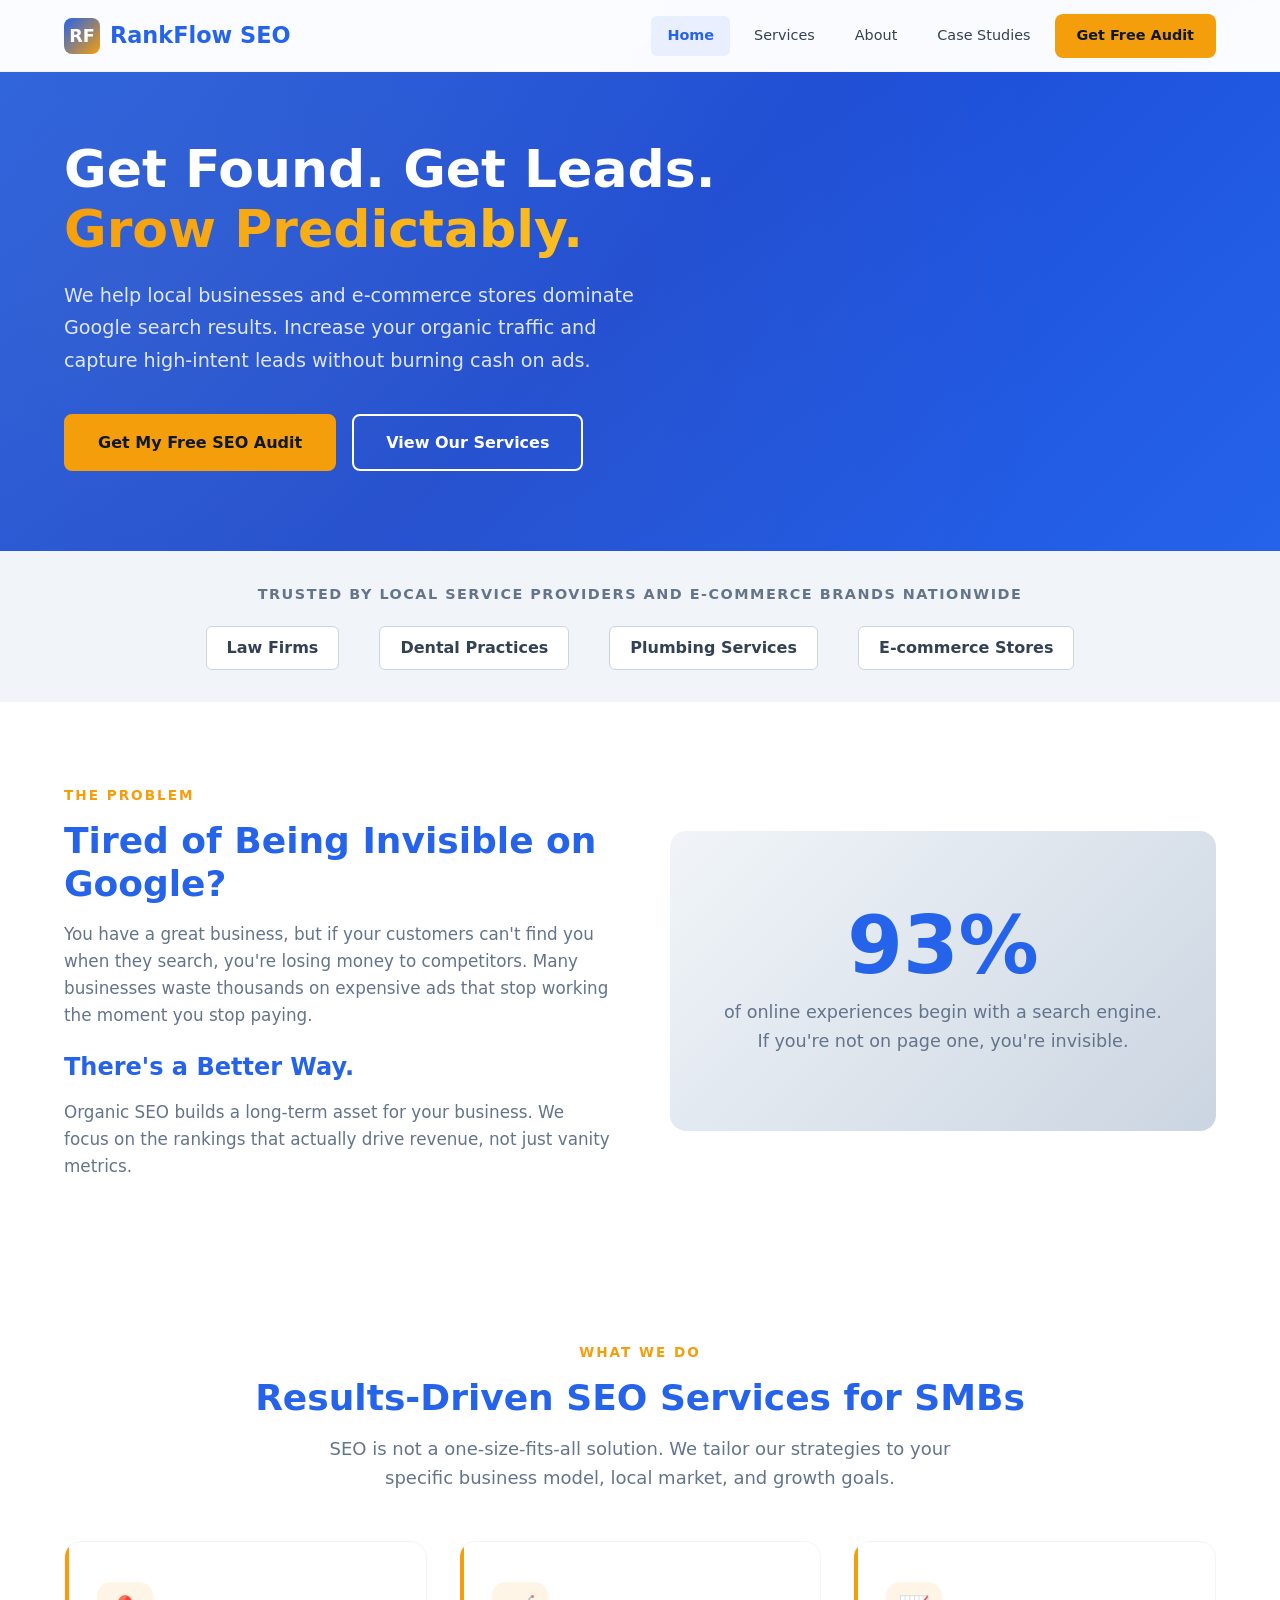
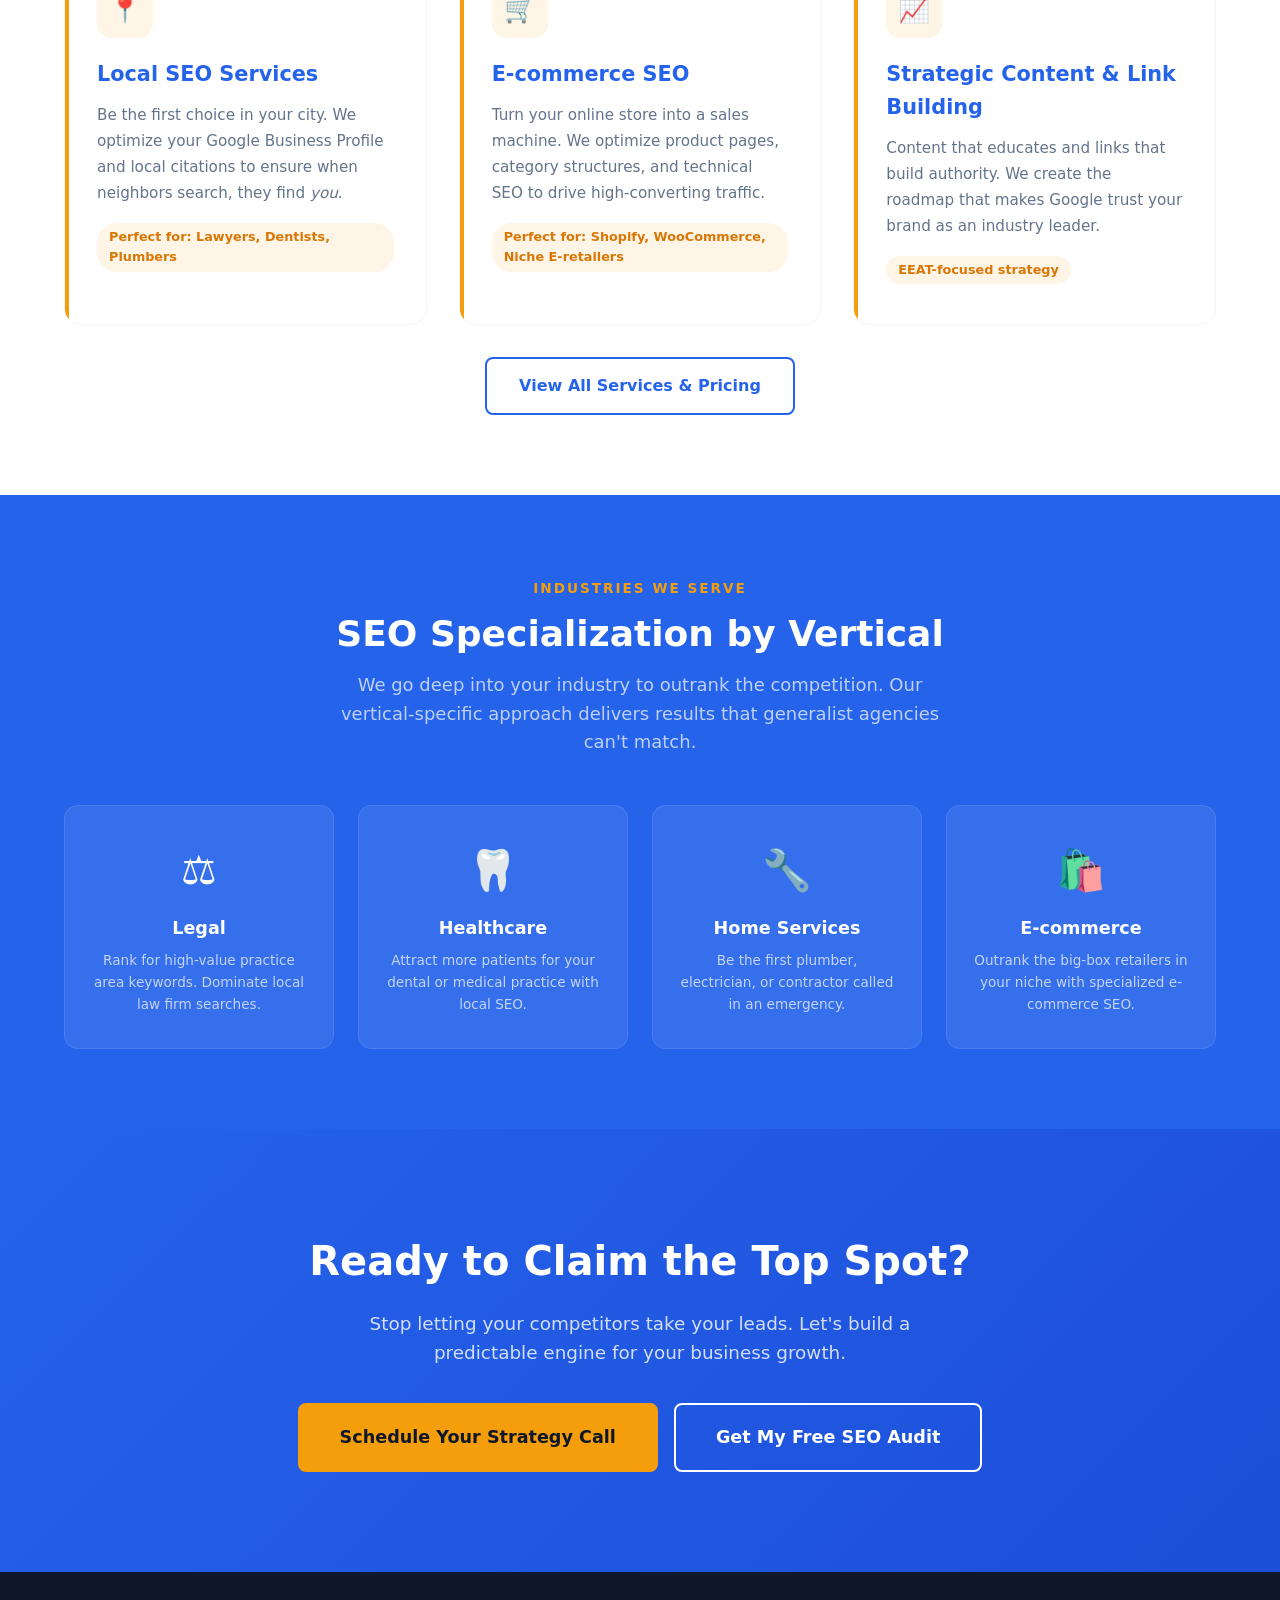
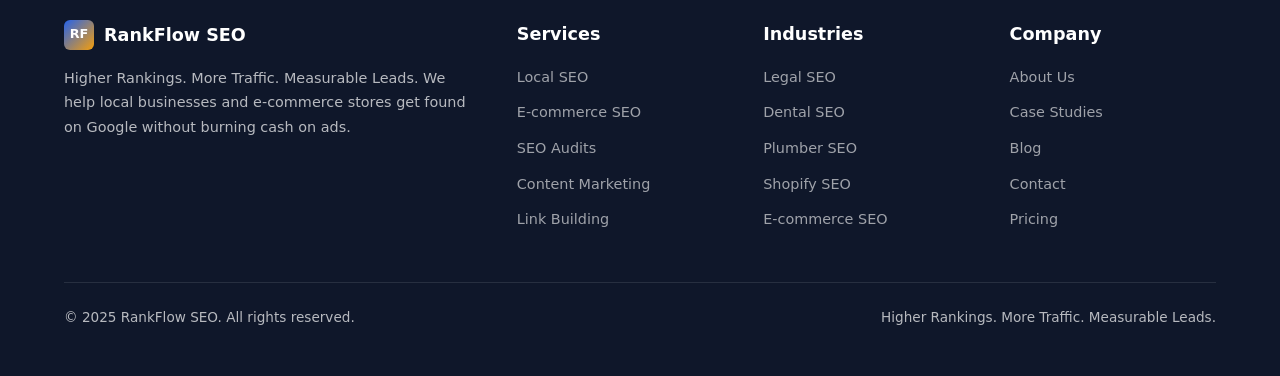
==== commit f724886f: "refactor: separate pages for homepage, services, about, and case studies" ====
--- a/index.html
+++ b/index.html
@@ -4,17 +4,13 @@
     <meta charset="UTF-8">
     <meta name="viewport" content="width=device-width, initial-scale=1.0">
     <title>RankFlow SEO — SEO for Small Business & E-commerce | Get Found on Google</title>
-    <meta name="description" content="RankFlow SEO helps local businesses and e-commerce stores dominate Google search. Increase organic traffic and capture high-intent leads without burning cash on ads. Local SEO, e-commerce SEO, and strategic content services starting at $1,500/mo.">
+    <meta name="description" content="RankFlow SEO helps local businesses and e-commerce stores dominate Google search. Increase organic traffic and capture high-intent leads without burning cash on ads. Local SEO services starting at $1,500/mo.">
     <meta name="keywords" content="seo for small business, local seo services, ecommerce seo services, seo agency pricing, affordable seo services, technical seo audit, small business seo packages, lawyer seo, dentist seo, plumber seo, shopify seo services">
     <link rel="canonical" href="https://rankflowseo.com">
-    
-    <!-- Open Graph -->
     <meta property="og:title" content="RankFlow SEO — SEO for Small Business & E-commerce">
     <meta property="og:description" content="Get found on Google. Increase organic traffic and capture leads without burning cash on ads.">
     <meta property="og:type" content="website">
     <meta property="og:url" content="https://rankflowseo.com">
-    
-    <!-- Schema Markup: LocalBusiness -->
     <script type="application/ld+json">
     {
         "@context": "https://schema.org",
@@ -23,889 +19,92 @@
         "description": "SEO agency helping small businesses and e-commerce stores get found on Google with predictable, measurable growth.",
         "url": "https://rankflowseo.com",
         "priceRange": "$1,500-$5,000",
-        "areaServed": {
-            "@type": "Country",
-            "name": "United States"
-        },
-        "audience": {
-            "@type": "Audience",
-            "audienceType": "Small Business Owners"
-        },
-        "sameAs": []
+        "areaServed": { "@type": "Country", "name": "United States" },
+        "audience": { "@type": "Audience", "audienceType": "Small Business Owners" }
     }
     </script>
-    
-    <!-- Service Schema Markup -->
-    <script type="application/ld+json">
-    {
-        "@context": "https://schema.org",
-        "@type": "Service",
-        "name": "Local SEO Services - RankFlow SEO",
-        "provider": {
-            "@type": "LocalBusiness",
-            "name": "RankFlow SEO"
-        },
-        "description": "Google Business Profile optimization, local citation building, and local keyword strategy to dominate Map Pack rankings.",
-        "areaServed": {
-            "@type": "Country",
-            "name": "United States"
-        }
-    }
-    </script>
-    
+    <link rel="stylesheet" href="css/style.css">
     <style>
-        /* ===== RESET & BASE ===== */
-        *, *::before, *::after {
-            margin: 0;
-            padding: 0;
-            box-sizing: border-box;
-        }
-        :root {
-            --primary: #0a2463;
-            --primary-light: #1e3a8a;
-            --accent: #f59e0b;
-            --accent-hover: #d97706;
-            --dark: #0f172a;
-            --gray-900: #1e293b;
-            --gray-700: #334155;
-            --gray-500: #64748b;
-            --gray-300: #cbd5e1;
-            --gray-100: #f1f5f9;
-            --white: #ffffff;
-            --success: #10b981;
-            --font-sans: 'Segoe UI', system-ui, -apple-system, sans-serif;
-            --max-width: 1200px;
-            --header-h: 72px;
-        }
-        html {
-            scroll-behavior: smooth;
-            font-size: 16px;
-        }
-        body {
-            font-family: var(--font-sans);
-            color: var(--gray-900);
-            line-height: 1.6;
-            background: var(--white);
-            overflow-x: hidden;
-        }
-        img {
-            max-width: 100%;
-            display: block;
-        }
-        a {
-            color: var(--primary-light);
-            text-decoration: none;
-        }
-        ul { list-style: none; }
-        .container {
-            width: 100%;
-            max-width: var(--max-width);
-            margin: 0 auto;
-            padding: 0 24px;
-        }
-        .section {
-            padding: 80px 0;
-        }
-        .section-label {
-            display: inline-block;
-            font-size: 0.85rem;
-            font-weight: 700;
-            text-transform: uppercase;
-            letter-spacing: 2px;
-            color: var(--accent);
-            margin-bottom: 12px;
-        }
-        .section-title {
-            font-size: 2.25rem;
-            font-weight: 800;
-            color: var(--primary);
-            line-height: 1.2;
-            margin-bottom: 16px;
-        }
-        .section-subtitle {
-            font-size: 1.125rem;
-            color: var(--gray-500);
-            max-width: 640px;
-            margin-bottom: 48px;
-        }
-        .text-center { text-align: center; }
-        .mx-auto { margin-left: auto; margin-right: auto; }
-
-        /* ===== BUTTONS ===== */
-        .btn {
-            display: inline-flex;
-            align-items: center;
-            justify-content: center;
-            gap: 8px;
-            padding: 14px 32px;
-            font-size: 1rem;
-            font-weight: 600;
-            border-radius: 8px;
-            border: 2px solid transparent;
-            cursor: pointer;
-            transition: all 0.25s ease;
-            text-align: center;
-            white-space: nowrap;
-        }
-        .btn-primary {
-            background: var(--accent);
-            color: var(--dark);
-            border-color: var(--accent);
-        }
-        .btn-primary:hover {
-            background: var(--accent-hover);
-            border-color: var(--accent-hover);
-            transform: translateY(-2px);
-            box-shadow: 0 8px 24px rgba(245, 158, 11, 0.35);
-        }
-        .btn-secondary {
-            background: transparent;
-            color: var(--white);
-            border-color: var(--white);
-        }
-        .btn-secondary:hover {
-            background: var(--white);
-            color: var(--primary);
-            transform: translateY(-2px);
-        }
-        .btn-outline {
-            background: transparent;
-            color: var(--primary);
-            border-color: var(--primary);
-        }
-        .btn-outline:hover {
-            background: var(--primary);
-            color: var(--white);
-            transform: translateY(-2px);
-        }
-        .btn-sm {
-            padding: 10px 24px;
-            font-size: 0.9rem;
-        }
-
-        /* ===== HEADER / NAV ===== */
-        .header {
-            position: fixed;
-            top: 0;
-            left: 0;
-            width: 100%;
-            height: var(--header-h);
-            background: rgba(255, 255, 255, 0.98);
-            backdrop-filter: blur(10px);
-            border-bottom: 1px solid var(--gray-100);
-            z-index: 1000;
-            transition: box-shadow 0.3s;
-        }
-        .header.scrolled {
-            box-shadow: 0 2px 20px rgba(0,0,0,0.08);
-        }
-        .header-inner {
-            display: flex;
-            align-items: center;
-            justify-content: space-between;
-            height: var(--header-h);
-        }
-        .logo {
-            display: flex;
-            align-items: center;
-            gap: 10px;
-            font-size: 1.4rem;
-            font-weight: 800;
-            color: var(--primary);
-            text-decoration: none;
-        }
-        .logo-icon {
-            width: 36px;
-            height: 36px;
-            background: linear-gradient(135deg, var(--primary), var(--accent));
-            border-radius: 8px;
-            display: flex;
-            align-items: center;
-            justify-content: center;
-            color: white;
-            font-size: 1.1rem;
-            font-weight: 700;
-        }
-        .nav-links {
-            display: flex;
-            align-items: center;
-            gap: 32px;
-        }
-        .nav-links a {
-            font-size: 0.9rem;
-            font-weight: 500;
-            color: var(--gray-700);
-            transition: color 0.2s;
-            position: relative;
-        }
-        .nav-links a::after {
-            content: '';
-            position: absolute;
-            bottom: -4px;
-            left: 0;
-            width: 0;
-            height: 2px;
-            background: var(--accent);
-            transition: width 0.25s;
-        }
-        .nav-links a:hover { color: var(--primary); }
-        .nav-links a:hover::after { width: 100%; }
-        .nav-cta {
-            padding: 10px 22px !important;
-            background: var(--accent) !important;
-            color: var(--dark) !important;
-            border-radius: 8px !important;
-            font-weight: 600 !important;
-        }
-        .nav-cta::after { display: none !important; }
-        .nav-cta:hover {
-            background: var(--accent-hover) !important;
-            transform: translateY(-1px);
-        }
-
-        /* Mobile menu */
-        .menu-toggle {
-            display: none;
-            background: none;
-            border: none;
-            cursor: pointer;
-            padding: 8px;
-            flex-direction: column;
-            gap: 5px;
-        }
-        .menu-toggle span {
-            display: block;
-            width: 26px;
-            height: 2.5px;
-            background: var(--primary);
-            border-radius: 2px;
-            transition: all 0.3s;
-        }
-        .menu-toggle.active span:nth-child(1) { transform: rotate(45deg) translate(5px, 5px); }
-        .menu-toggle.active span:nth-child(2) { opacity: 0; }
-        .menu-toggle.active span:nth-child(3) { transform: rotate(-45deg) translate(5px, -5px); }
-
-        /* ===== HERO ===== */
-        .hero {
-            padding: 140px 0 80px;
-            background: linear-gradient(135deg, var(--primary) 0%, #0f2b6b 50%, #1a3a7a 100%);
-            color: var(--white);
-            position: relative;
-            overflow: hidden;
-        }
-        .hero::before {
-            content: '';
-            position: absolute;
-            top: -50%;
-            left: -50%;
-            width: 200%;
-            height: 200%;
-            background: radial-gradient(circle at 30% 50%, rgba(245, 158, 11, 0.08) 0%, transparent 50%);
-            animation: heroGlow 12s ease-in-out infinite alternate;
-        }
-        @keyframes heroGlow {
-            0% { transform: translate(0, 0); }
-            100% { transform: translate(5%, 5%); }
-        }
-        .hero .container { position: relative; z-index: 1; }
-        .hero-content {
-            max-width: 720px;
-        }
-        .hero h1 {
-            font-size: 3.25rem;
-            font-weight: 800;
-            line-height: 1.15;
-            margin-bottom: 20px;
-        }
-        .hero h1 span {
-            background: linear-gradient(135deg, var(--accent), #fbbf24);
-            -webkit-background-clip: text;
-            -webkit-text-fill-color: transparent;
-            background-clip: text;
-        }
-        .hero p {
-            font-size: 1.2rem;
-            color: rgba(255,255,255,0.85);
-            max-width: 600px;
-            margin-bottom: 36px;
-            line-height: 1.7;
-        }
-        .hero-buttons {
-            display: flex;
-            gap: 16px;
-            flex-wrap: wrap;
-        }
-
-        /* ===== TRUST BAR ===== */
-        .trust-bar {
-            padding: 32px 0;
-            background: var(--gray-100);
-            text-align: center;
-        }
-        .trust-bar p {
-            font-size: 0.9rem;
-            font-weight: 600;
-            color: var(--gray-500);
-            text-transform: uppercase;
-            letter-spacing: 1.5px;
-            margin-bottom: 20px;
-        }
-        .trust-logos {
-            display: flex;
-            justify-content: center;
-            align-items: center;
-            gap: 40px;
-            flex-wrap: wrap;
-        }
-        .trust-logos span {
-            font-size: 1rem;
-            font-weight: 700;
-            color: var(--gray-700);
-            padding: 8px 20px;
-            background: var(--white);
-            border-radius: 6px;
-            border: 1px solid var(--gray-300);
-        }
-
-        /* ===== PROBLEM ===== */
-        .problem-grid {
-            display: grid;
-            grid-template-columns: 1fr 1fr;
-            gap: 60px;
-            align-items: center;
-        }
-        .problem-visual {
-            background: linear-gradient(135deg, var(--gray-100), var(--gray-300));
-            border-radius: 16px;
-            padding: 48px;
-            text-align: center;
-            min-height: 300px;
-            display: flex;
-            flex-direction: column;
-            justify-content: center;
-            align-items: center;
-        }
-        .problem-visual .big-number {
-            font-size: 5rem;
-            font-weight: 900;
-            color: var(--primary);
-            line-height: 1;
-        }
-        .problem-visual p {
-            color: var(--gray-500);
-            margin-top: 12px;
-            font-size: 1.1rem;
-        }
-
-        /* ===== SERVICES OVERVIEW ===== */
-        .services-grid {
-            display: grid;
-            grid-template-columns: repeat(3, 1fr);
-            gap: 32px;
-        }
-        .service-card {
-            background: var(--white);
-            border: 1px solid var(--gray-100);
-            border-radius: 16px;
-            padding: 40px 32px;
-            transition: all 0.3s ease;
-            position: relative;
-            overflow: hidden;
-        }
-        .service-card::before {
-            content: '';
-            position: absolute;
-            top: 0;
-            left: 0;
-            width: 4px;
-            height: 100%;
-            background: var(--accent);
-            transition: width 0.3s;
-        }
-        .service-card:hover {
-            transform: translateY(-6px);
-            box-shadow: 0 20px 40px rgba(0,0,0,0.06);
-        }
+        .trust-bar { padding: 32px 0; background: var(--gray-100); text-align: center; }
+        .trust-bar p { font-size: 0.9rem; font-weight: 600; color: var(--gray-500); text-transform: uppercase; letter-spacing: 1.5px; margin-bottom: 20px; }
+        .trust-logos { display: flex; justify-content: center; align-items: center; gap: 40px; flex-wrap: wrap; }
+        .trust-logos span { font-size: 1rem; font-weight: 700; color: var(--gray-700); padding: 8px 20px; background: var(--white); border-radius: 6px; border: 1px solid var(--gray-300); }
+        .problem-grid { display: grid; grid-template-columns: 1fr 1fr; gap: 60px; align-items: center; }
+        .problem-visual { background: linear-gradient(135deg, var(--gray-100), var(--gray-300)); border-radius: 16px; padding: 48px; text-align: center; min-height: 300px; display: flex; flex-direction: column; justify-content: center; align-items: center; }
+        .problem-visual .big-number { font-size: 5rem; font-weight: 900; color: var(--primary); line-height: 1; }
+        .problem-visual p { color: var(--gray-500); margin-top: 12px; font-size: 1.1rem; }
+        .services-grid { display: grid; grid-template-columns: repeat(3, 1fr); gap: 32px; }
+        .service-card { background: var(--white); border: 1px solid var(--gray-100); border-radius: 16px; padding: 40px 32px; transition: all 0.3s ease; position: relative; overflow: hidden; }
+        .service-card::before { content: ''; position: absolute; top: 0; left: 0; width: 4px; height: 100%; background: var(--accent); transition: width 0.3s; }
+        .service-card:hover { transform: translateY(-6px); box-shadow: 0 20px 40px rgba(0,0,0,0.06); }
         .service-card:hover::before { width: 6px; }
-        .service-icon {
-            width: 56px;
-            height: 56px;
-            background: rgba(245, 158, 11, 0.1);
-            border-radius: 14px;
-            display: flex;
-            align-items: center;
-            justify-content: center;
-            font-size: 1.6rem;
-            margin-bottom: 20px;
-        }
-        .service-card h3 {
-            font-size: 1.3rem;
-            font-weight: 700;
-            color: var(--primary);
-            margin-bottom: 12px;
-        }
-        .service-card p {
-            color: var(--gray-500);
-            font-size: 0.95rem;
-            line-height: 1.7;
-        }
-        .service-card .tag {
-            display: inline-block;
-            margin-top: 16px;
-            font-size: 0.8rem;
-            font-weight: 600;
-            color: var(--accent-hover);
-            background: rgba(245, 158, 11, 0.1);
-            padding: 4px 12px;
-            border-radius: 20px;
-        }
-
-        /* ===== DETAILED SERVICES ===== */
-        .detailed-services {
-            background: var(--gray-100);
-        }
-        .service-detail {
-            background: var(--white);
-            border-radius: 16px;
-            padding: 48px 40px;
-            margin-bottom: 24px;
-            border: 1px solid rgba(0,0,0,0.04);
-            transition: box-shadow 0.3s;
-        }
-        .service-detail:last-child { margin-bottom: 0; }
-        .service-detail:hover {
-            box-shadow: 0 12px 32px rgba(0,0,0,0.04);
-        }
-        .service-detail h3 {
-            font-size: 1.5rem;
-            font-weight: 700;
-            color: var(--primary);
-            margin-bottom: 8px;
-        }
-        .service-detail .subtitle {
-            font-size: 0.95rem;
-            color: var(--accent);
-            font-weight: 600;
-            margin-bottom: 20px;
-        }
-        .service-detail p {
-            color: var(--gray-500);
-            margin-bottom: 20px;
-            max-width: 700px;
-        }
-        .service-detail ul {
-            display: grid;
-            grid-template-columns: 1fr 1fr;
-            gap: 12px;
-        }
-        .service-detail ul li {
-            display: flex;
-            align-items: start;
-            gap: 10px;
-            font-size: 0.95rem;
-            color: var(--gray-700);
-        }
-        .service-detail ul li::before {
-            content: '\2713';
-            color: var(--success);
-            font-weight: 700;
-            flex-shrink: 0;
-        }
-
-        /* ===== PRICING ===== */
-        .pricing {
-            background: var(--white);
-        }
-        .pricing-grid {
-            display: grid;
-            grid-template-columns: repeat(3, 1fr);
-            gap: 32px;
-        }
-        .pricing-card {
-            background: var(--white);
-            border: 2px solid var(--gray-100);
-            border-radius: 16px;
-            padding: 40px 32px;
-            text-align: center;
-            transition: all 0.3s;
-            position: relative;
-        }
-        .pricing-card.featured {
-            border-color: var(--accent);
-            transform: scale(1.04);
-            box-shadow: 0 20px 48px rgba(245, 158, 11, 0.12);
-        }
-        .pricing-card.featured .badge {
-            position: absolute;
-            top: -14px;
-            left: 50%;
-            transform: translateX(-50%);
-            background: var(--accent);
-            color: var(--dark);
-            font-size: 0.8rem;
-            font-weight: 700;
-            padding: 6px 20px;
-            border-radius: 20px;
-        }
-        .pricing-card h3 {
-            font-size: 1.2rem;
-            font-weight: 700;
-            color: var(--primary);
-            margin-bottom: 8px;
-        }
-        .pricing-card .price {
-            font-size: 2.5rem;
-            font-weight: 800;
-            color: var(--dark);
-            margin: 16px 0;
-        }
-        .pricing-card .price span {
-            font-size: 1rem;
-            font-weight: 500;
-            color: var(--gray-500);
-        }
-        .pricing-card .description {
-            color: var(--gray-500);
-            font-size: 0.9rem;
-            margin-bottom: 24px;
-        }
-        .pricing-card ul {
-            text-align: left;
-            margin-bottom: 32px;
-        }
-        .pricing-card ul li {
-            padding: 8px 0;
-            font-size: 0.9rem;
-            color: var(--gray-700);
-            display: flex;
-            align-items: center;
-            gap: 10px;
-        }
-        .pricing-card ul li::before {
-            content: '\2713';
-            color: var(--success);
-            font-weight: 700;
-        }
-        .pricing-card:hover {
-            border-color: var(--accent);
-        }
-
-        /* ===== ABOUT / DIFFERENCE ===== */
-        .about-grid {
-            display: grid;
-            grid-template-columns: 1fr 1fr;
-            gap: 60px;
-            align-items: start;
-        }
-        .about-text h2 {
-            font-size: 2rem;
-            font-weight: 800;
-            color: var(--primary);
-            margin-bottom: 16px;
-        }
-        .about-text p {
-            color: var(--gray-500);
-            margin-bottom: 24px;
-            font-size: 1.05rem;
-        }
-        .values-list {
-            display: grid;
-            gap: 16px;
-        }
-        .values-list li {
-            display: flex;
-            align-items: start;
-            gap: 14px;
-            padding: 16px;
-            background: var(--gray-100);
-            border-radius: 10px;
-            font-size: 0.95rem;
-            color: var(--gray-700);
-        }
-        .values-list li strong {
-            color: var(--primary);
-        }
-        .values-list li .val-icon {
-            color: var(--accent);
-            font-size: 1.2rem;
-            flex-shrink: 0;
-        }
-
-        /* ===== TARGET INDUSTRIES ===== */
-        .industries {
-            background: var(--primary);
-            color: var(--white);
-        }
+        .service-icon { width: 56px; height: 56px; background: rgba(245,158,11,0.1); border-radius: 14px; display: flex; align-items: center; justify-content: center; font-size: 1.6rem; margin-bottom: 20px; }
+        .service-card h3 { font-size: 1.3rem; font-weight: 700; color: var(--primary); margin-bottom: 12px; }
+        .service-card p { color: var(--gray-500); font-size: 0.95rem; line-height: 1.7; }
+        .service-card .tag { display: inline-block; margin-top: 16px; font-size: 0.8rem; font-weight: 600; color: var(--accent-hover); background: rgba(245,158,11,0.1); padding: 4px 12px; border-radius: 20px; }
+        .industries { background: var(--primary); color: var(--white); }
         .industries .section-title { color: var(--white); }
         .industries .section-subtitle { color: rgba(255,255,255,0.7); }
-        .industries-grid {
-            display: grid;
-            grid-template-columns: repeat(4, 1fr);
-            gap: 24px;
-        }
-        .industry-card {
-            background: rgba(255,255,255,0.08);
-            border: 1px solid rgba(255,255,255,0.1);
-            border-radius: 14px;
-            padding: 32px 24px;
-            text-align: center;
-            transition: all 0.3s;
-        }
-        .industry-card:hover {
-            background: rgba(255,255,255,0.14);
-            transform: translateY(-4px);
-        }
-        .industry-card .icon {
-            font-size: 2.5rem;
-            margin-bottom: 12px;
-        }
-        .industry-card h4 {
-            font-size: 1.1rem;
-            font-weight: 700;
-            margin-bottom: 8px;
-        }
-        .industry-card p {
-            font-size: 0.85rem;
-            color: rgba(255,255,255,0.7);
-        }
-
-        /* ===== CASE STUDY ===== */
-        .case-study-card {
-            background: var(--white);
-            border: 1px solid var(--gray-100);
-            border-radius: 16px;
-            padding: 48px 40px;
-            box-shadow: 0 8px 24px rgba(0,0,0,0.04);
-        }
-        .case-study-card .industry {
-            color: var(--accent);
-            font-weight: 600;
-            font-size: 0.9rem;
-            margin-bottom: 8px;
-        }
-        .case-study-card h3 {
-            font-size: 1.6rem;
-            font-weight: 700;
-            color: var(--primary);
-            margin-bottom: 20px;
-        }
-        .results-grid {
-            display: grid;
-            grid-template-columns: repeat(4, 1fr);
-            gap: 16px;
-            margin: 28px 0;
-        }
-        .result-item {
-            text-align: center;
-            background: var(--gray-100);
-            padding: 24px 16px;
-            border-radius: 12px;
-        }
-        .result-item .num {
-            font-size: 2rem;
-            font-weight: 800;
-            color: var(--accent);
-        }
-        .result-item .label {
-            font-size: 0.85rem;
-            color: var(--gray-500);
-            margin-top: 4px;
-        }
-        .testimonial {
-            margin-top: 28px;
-            padding: 24px;
-            background: rgba(245, 158, 11, 0.06);
-            border-left: 4px solid var(--accent);
-            border-radius: 0 12px 12px 0;
-        }
-        .testimonial blockquote {
-            font-style: italic;
-            color: var(--gray-700);
-            font-size: 1rem;
-            line-height: 1.7;
-        }
-        .testimonial cite {
-            display: block;
-            margin-top: 12px;
-            font-style: normal;
-            font-weight: 600;
-            color: var(--primary);
-        }
-
-        /* ===== FINAL CTA ===== */
-        .final-cta {
-            background: linear-gradient(135deg, var(--primary) 0%, #0f2b6b 100%);
-            color: var(--white);
-            text-align: center;
-            padding: 100px 0;
-        }
-        .final-cta h2 {
-            font-size: 2.5rem;
-            font-weight: 800;
-            margin-bottom: 16px;
-        }
-        .final-cta p {
-            font-size: 1.15rem;
-            color: rgba(255,255,255,0.8);
-            max-width: 560px;
-            margin: 0 auto 36px;
-        }
-
-        /* ===== FOOTER ===== */
-        .footer {
-            background: var(--dark);
-            color: rgba(255,255,255,0.7);
-            padding: 48px 0;
-        }
-        .footer-grid {
-            display: grid;
-            grid-template-columns: 2fr 1fr 1fr 1fr;
-            gap: 40px;
-        }
-        .footer h4 {
-            color: var(--white);
-            font-size: 1.1rem;
-            font-weight: 700;
-            margin-bottom: 16px;
-        }
-        .footer p {
-            font-size: 0.9rem;
-            line-height: 1.7;
-        }
-        .footer ul li {
-            margin-bottom: 10px;
-        }
-        .footer ul li a {
-            color: rgba(255,255,255,0.6);
-            font-size: 0.9rem;
-            transition: color 0.2s;
-        }
-        .footer ul li a:hover { color: var(--accent); }
-        .footer-bottom {
-            border-top: 1px solid rgba(255,255,255,0.1);
-            margin-top: 40px;
-            padding-top: 24px;
-            display: flex;
-            justify-content: space-between;
-            align-items: center;
-            font-size: 0.85rem;
-        }
-
-        /* ===== RESPONSIVE ===== */
-        @media (max-width: 1024px) {
-            .services-grid { grid-template-columns: repeat(2, 1fr); }
-            .pricing-grid { grid-template-columns: 1fr; max-width: 480px; margin: 0 auto; }
-            .pricing-card.featured { transform: none; }
-            .industries-grid { grid-template-columns: repeat(2, 1fr); }
-            .footer-grid { grid-template-columns: 1fr 1fr; }
-            .results-grid { grid-template-columns: repeat(2, 1fr); }
-        }
-        @media (max-width: 768px) {
-            .hero h1 { font-size: 2.25rem; }
-            .hero p { font-size: 1.05rem; }
-            .section-title { font-size: 1.8rem; }
-            .nav-links { 
-                display: none; 
-                position: fixed;
-                top: var(--header-h);
-                left: 0;
-                width: 100%;
-                background: var(--white);
-                flex-direction: column;
-                padding: 24px;
-                gap: 20px;
-                box-shadow: 0 8px 24px rgba(0,0,0,0.1);
-                border-bottom: 1px solid var(--gray-100);
-            }
-            .nav-links.open { display: flex; }
-            .menu-toggle { display: flex; }
-            .problem-grid { grid-template-columns: 1fr; gap: 32px; }
-            .services-grid { grid-template-columns: 1fr; }
-            .about-grid { grid-template-columns: 1fr; gap: 40px; }
-            .industries-grid { grid-template-columns: 1fr 1fr; }
-            .service-detail ul { grid-template-columns: 1fr; }
-            .footer-grid { grid-template-columns: 1fr; }
-            .hero { padding: 120px 0 60px; }
-            .section { padding: 60px 0; }
-        }
-        @media (max-width: 480px) {
-            .hero h1 { font-size: 1.8rem; }
-            .industries-grid { grid-template-columns: 1fr; }
-            .results-grid { grid-template-columns: 1fr; }
-            .hero-buttons { flex-direction: column; }
-            .hero-buttons .btn { width: 100%; }
-        }
+        .industries-grid { display: grid; grid-template-columns: repeat(4, 1fr); gap: 24px; }
+        .industry-card { background: rgba(255,255,255,0.08); border: 1px solid rgba(255,255,255,0.1); border-radius: 14px; padding: 32px 24px; text-align: center; transition: all 0.3s; }
+        .industry-card:hover { background: rgba(255,255,255,0.14); transform: translateY(-4px); }
+        .industry-card .icon { font-size: 2.5rem; margin-bottom: 12px; }
+        .industry-card h4 { font-size: 1.1rem; font-weight: 700; margin-bottom: 8px; }
+        .industry-card p { font-size: 0.85rem; color: rgba(255,255,255,0.7); }
+        .final-cta { background: linear-gradient(135deg, var(--primary) 0%, #1d4ed8 100%); color: var(--white); text-align: center; padding: 100px 0; }
+        .final-cta h2 { font-size: 2.5rem; font-weight: 800; margin-bottom: 16px; }
+        .final-cta p { font-size: 1.15rem; color: rgba(255,255,255,0.8); max-width: 560px; margin: 0 auto 36px; }
+        @media (max-width: 1024px) { .services-grid { grid-template-columns: repeat(2,1fr); } .industries-grid { grid-template-columns: repeat(2,1fr); } }
+        @media (max-width: 768px) { .problem-grid { grid-template-columns: 1fr; } .services-grid { grid-template-columns: 1fr; } .industries-grid { grid-template-columns: 1fr 1fr; } }
+        @media (max-width: 480px) { .industries-grid { grid-template-columns: 1fr; } }
     </style>
 </head>
 <body>
-
-    <!-- ===== HEADER ===== -->
     <header class="header" id="header">
         <div class="container header-inner">
-            <a href="#" class="logo">
-                <span class="logo-icon">RF</span>
-                RankFlow SEO
-            </a>
+            <a href="index.html" class="logo"><span class="logo-icon">RF</span> RankFlow SEO</a>
             <nav class="nav-links" id="navLinks">
-                <a href="#services">Services</a>
-                <a href="#pricing">Pricing</a>
-                <a href="#about">About</a>
-                <a href="#case-studies">Case Studies</a>
-                <a href="#contact" class="nav-cta">Get Free Audit</a>
+                <a href="index.html" class="active">Home</a>
+                <a href="services.html">Services</a>
+                <a href="about.html">About</a>
+                <a href="case-studies.html">Case Studies</a>
+                <a href="index.html#contact" class="nav-cta">Get Free Audit</a>
             </nav>
-            <button class="menu-toggle" id="menuToggle" aria-label="Toggle menu">
-                <span></span>
-                <span></span>
-                <span></span>
-            </button>
+            <button class="menu-toggle" id="menuToggle" aria-label="Toggle menu"><span></span><span></span><span></span></button>
         </div>
     </header>
 
-    <!-- ===== HERO ===== -->
-    <section class="hero" id="home">
+    <section class="hero">
         <div class="container">
             <div class="hero-content">
                 <h1>Get Found. Get Leads. <span>Grow Predictably.</span></h1>
                 <p>We help local businesses and e-commerce stores dominate Google search results. Increase your organic traffic and capture high-intent leads without burning cash on ads.</p>
                 <div class="hero-buttons">
-                    <a href="#contact" class="btn btn-primary">
-                        Get My Free SEO Audit
-                    </a>
-                    <a href="#services" class="btn btn-secondary">
-                        View Our Services
-                    </a>
-                </div>
-            </div>
-        </div>
-    </section>
-
-    <!-- ===== TRUST BAR ===== -->
+                    <a href="index.html#contact" class="btn btn-primary">Get My Free SEO Audit</a>
+                    <a href="services.html" class="btn btn-secondary">View Our Services</a>
+                </div>
+            </div>
+        </div>
+    </section>
+
     <section class="trust-bar">
         <div class="container">
             <p>Trusted by local service providers and e-commerce brands nationwide</p>
             <div class="trust-logos">
-                <span>&#x2696;&#xFE0F; Law Firms</span>
-                <span>&#x1F9B7; Dental Practices</span>
-                <span>&#x1F527; Plumbing Services</span>
-                <span>&#x1F6CD;&#xFE0F; E-commerce Stores</span>
-            </div>
-        </div>
-    </section>
-
-    <!-- ===== PROBLEM ===== -->
+                <span>Law Firms</span><span>Dental Practices</span><span>Plumbing Services</span><span>E-commerce Stores</span>
+            </div>
+        </div>
+    </section>
+
     <section class="section" id="problem">
         <div class="container">
             <div class="problem-grid">
                 <div>
                     <span class="section-label">The Problem</span>
                     <h2 class="section-title">Tired of Being Invisible on Google?</h2>
-                    <p style="color: var(--gray-500); font-size: 1.05rem; margin-bottom: 20px;">
-                        You have a great business, but if your customers can't find you when they search, you're losing money to competitors. Many businesses waste thousands on expensive ads that stop working the moment you stop paying.
-                    </p>
-                    <h3 style="font-size: 1.5rem; font-weight: 700; color: var(--primary); margin-bottom: 12px;">There's a Better Way.</h3>
-                    <p style="color: var(--gray-500); font-size: 1.05rem;">
-                        Organic SEO builds a long-term asset for your business. We focus on the rankings that actually drive revenue, not just vanity metrics.
-                    </p>
+                    <p style="color:var(--gray-500);font-size:1.05rem;margin-bottom:20px;">You have a great business, but if your customers can't find you when they search, you're losing money to competitors. Many businesses waste thousands on expensive ads that stop working the moment you stop paying.</p>
+                    <h3 style="font-size:1.5rem;font-weight:700;color:var(--primary);margin-bottom:12px;">There's a Better Way.</h3>
+                    <p style="color:var(--gray-500);font-size:1.05rem;">Organic SEO builds a long-term asset for your business. We focus on the rankings that actually drive revenue, not just vanity metrics.</p>
                 </div>
                 <div class="problem-visual">
                     <div class="big-number">93%</div>
@@ -915,15 +114,12 @@
         </div>
     </section>
 
-    <!-- ===== SERVICES OVERVIEW ===== -->
     <section class="section" id="services">
         <div class="container">
             <div class="text-center">
                 <span class="section-label">What We Do</span>
                 <h2 class="section-title">Results-Driven SEO Services for SMBs</h2>
-                <p class="section-subtitle mx-auto">
-                    SEO is not a one-size-fits-all solution. We tailor our strategies to your specific business model, local market, and growth goals.
-                </p>
+                <p class="section-subtitle mx-auto">SEO is not a one-size-fits-all solution. We tailor our strategies to your specific business model, local market, and growth goals.</p>
             </div>
             <div class="services-grid">
                 <div class="service-card">
@@ -945,375 +141,78 @@
                     <span class="tag">EEAT-focused strategy</span>
                 </div>
             </div>
-        </div>
-    </section>
-
-    <!-- ===== DETAILED SERVICES ===== -->
-    <section class="section detailed-services">
+            <div class="text-center" style="margin-top:32px;">
+                <a href="services.html" class="btn btn-outline">View All Services &amp; Pricing</a>
+            </div>
+        </div>
+    </section>
+
+    <section class="section industries">
         <div class="container">
             <div class="text-center">
-                <span class="section-label">Service Details</span>
-                <h2 class="section-title">How We Grow Your Visibility</h2>
-                <p class="section-subtitle mx-auto">
-                    Every engagement starts with a deep dive into your current performance. Here's exactly what we deliver.
-                </p>
-            </div>
-
-            <div class="service-detail">
-                <h3>&#x1F4CD; Local SEO &mdash; Dominating Your Local Market</h3>
-                <p class="subtitle">If your business relies on local customers, showing up in the &quot;Map Pack&quot; is non-negotiable.</p>
-                <p>We help you capture &quot;near me&quot; searches and turn local searchers into loyal clients.</p>
-                <ul>
-                    <li>Google Business Profile (GBP) Optimization &mdash; maximum visibility and engagement</li>
-                    <li>Local Citation Building &mdash; consistent NAP across the web builds trust</li>
-                    <li>Local Keyword Strategy &mdash; targeting phrases local customers actually use</li>
-                    <li>Review Management Strategy &mdash; building a 5-star reputation that converts</li>
-                    <li>Map Pack optimization for multi-location businesses</li>
-                    <li>Local service area page creation and optimization</li>
-                </ul>
-            </div>
-
-            <div class="service-detail">
-                <h3>&#x1F6D2; E-commerce SEO &mdash; Scaling Your Online Revenue</h3>
-                <p class="subtitle">E-commerce SEO is about more than rankings; it's about user experience and conversion.</p>
-                <p>We optimize your store from the technical foundation to the product descriptions.</p>
-                <ul>
-                    <li>Product &amp; Category Page Optimization &mdash; strategic keyword placement</li>
-                    <li>Technical SEO for Shops &mdash; fixing crawl errors, improving site speed</li>
-                    <li>Content Marketing for E-commerce &mdash; blogs that attract customers at every stage</li>
-                    <li>Schema Markup &mdash; rich snippets (price, availability, ratings) in search results</li>
-                    <li>Shopify, WooCommerce, and BigCommerce optimization</li>
-                    <li>Core Web Vitals improvement for better user experience</li>
-                </ul>
-            </div>
-
-            <div class="service-detail">
-                <h3>&#x1F50D; SEO Audits &amp; Strategy &mdash; The Roadmap to Success</h3>
-                <p class="subtitle">Every engagement starts with a deep dive into your current performance.</p>
-                <p>We identify the &quot;low-hanging fruit&quot; and build a long-term plan for sustainable growth.</p>
-                <ul>
-                    <li>Comprehensive Technical Audit &mdash; identifying what's holding you back</li>
-                    <li>Competitor Analysis &mdash; seeing what's working for them and doing it better</li>
-                    <li>Keyword Research &amp; Mapping &mdash; finding the high-value opportunities</li>
-                    <li>Backlink Profile Audit &mdash; ensuring a healthy, authoritative link profile</li>
-                    <li>Content gap analysis and on-page optimization</li>
-                    <li>Core Web Vitals assessment and improvement plan</li>
-                </ul>
-            </div>
-
-            <div class="service-detail">
-                <h3>&#x270D;&#xFE0F; Content Marketing &amp; Authority Building</h3>
-                <p class="subtitle">Content That Ranks and Converts</p>
-                <p>We don't just write for search engines; we write for people. Our content establishes your brand as an authority while satisfying Google's EEAT standards.</p>
-                <ul>
-                    <li>SEO-Optimized Blog Posts &mdash; engaging content that answers customer questions</li>
-                    <li>Landing Page Copywriting &mdash; high-converting pages designed to drive leads</li>
-                    <li>Link Building Outreach &mdash; manual outreach to gain high-quality, relevant links</li>
-                    <li>Guest posting on industry-relevant publications</li>
-                    <li>Content refresh and optimization for existing pages</li>
-                    <li>Topic cluster and pillar page strategy</li>
-                </ul>
-            </div>
-        </div>
-    </section>
-
-    <!-- ===== PRICING ===== -->
-    <section class="section pricing" id="pricing">
-        <div class="container">
-            <div class="text-center">
-                <span class="section-label">Transparent Pricing</span>
-                <h2 class="section-title">SEO Agency Pricing That Works for You</h2>
-                <p class="section-subtitle mx-auto">
-                    We believe in transparency and &quot;skin in the game.&quot; No hidden fees &mdash; just predictable, results-driven SEO.
-                </p>
-            </div>
-            <div class="pricing-grid">
-                <div class="pricing-card">
-                    <h3>SEO Setup &amp; Audit</h3>
-                    <div class="price">$2k&ndash;$5k <span>one-time</span></div>
-                    <p class="description">Perfect for businesses that need a deep-dive fix to their SEO foundation.</p>
-                    <ul>
-                        <li>Comprehensive technical audit</li>
-                        <li>Competitor gap analysis</li>
-                        <li>Keyword research &amp; mapping</li>
-                        <li>Backlink profile audit</li>
-                        <li>Prioritized action plan</li>
-                        <li>One-time deep-dive deliverable</li>
-                    </ul>
-                    <a href="#contact" class="btn btn-outline btn-sm">Get Started</a>
-                </div>
-                <div class="pricing-card featured">
-                    <span class="badge">Most Popular</span>
-                    <h3>Monthly SEO Retainer</h3>
-                    <div class="price">$1.5k&ndash;$5k <span>/mo</span></div>
-                    <p class="description">Continuous optimization, content creation, and growth for businesses serious about ranking.</p>
-                    <ul>
-                        <li>Everything in Setup &amp; Audit</li>
-                        <li>Monthly content creation &amp; optimization</li>
-                        <li>Ongoing keyword rank tracking</li>
-                        <li>Link building and outreach</li>
-                        <li>Monthly performance reports</li>
-                        <li>Dedicated SEO strategist</li>
-                    </ul>
-                    <a href="#contact" class="btn btn-primary btn-sm">Request a Custom Quote</a>
-                </div>
-                <div class="pricing-card">
-                    <h3>Performance Bonuses</h3>
-                    <div class="price">Win-Win <span>pricing</span></div>
-                    <p class="description">We win when you win. Aggressive growth bonuses for top-performing clients.</p>
-                    <ul>
-                        <li>Ranking Milestone: bonus when target keywords hit Top 3</li>
-                        <li>Traffic Milestone: bonus for 50% organic traffic growth</li>
-                        <li>No long-term contracts required</li>
-                        <li>Transparent milestone tracking</li>
-                        <li>Aligned with your business goals</li>
-                        <li>Performance-driven partnership</li>
-                    </ul>
-                    <a href="#contact" class="btn btn-outline btn-sm">Learn More</a>
-                </div>
-            </div>
-            <p style="text-align: center; margin-top: 32px; color: var(--gray-500); font-size: 0.9rem;">
-                All retainers include a 30-day cancellation policy. We earn your business every month through results, not legal fine print.
-            </p>
-        </div>
-    </section>
-
-    <!-- ===== WHY RANKFLOW / ABOUT ===== -->
-    <section class="section" id="about">
-        <div class="container">
-            <div class="about-grid">
-                <div class="about-text">
-                    <span class="section-label">Why RankFlow SEO</span>
-                    <h2>We Grow Businesses, Not Just Rankings</h2>
-                    <p>At RankFlow SEO, we believe that small and medium-sized businesses deserve the same level of digital expertise as global corporations. Our mission is simple: to provide predictable, measurable growth for local service providers and e-commerce stores through transparent and effective SEO.</p>
-                    <p>The digital marketing world is full of &quot;smoke and mirrors.&quot; We saw too many business owners paying for &quot;SEO&quot; without ever seeing a single new customer. We founded RankFlow to change that. <strong>We focus on the metrics that matter: Traffic, Leads, and Revenue.</strong></p>
-                    <a href="#contact" class="btn btn-primary">Schedule Your Strategy Call</a>
-                </div>
-                <div>
-                    <h3 style="font-size: 1.3rem; font-weight: 700; color: var(--primary); margin-bottom: 20px;">The RankFlow Difference</h3>
-                    <ul class="values-list">
-                        <li>
-                            <span class="val-icon">&#x1F4CA;</span>
-                            <div><strong>Data-Driven Strategy:</strong> No guesswork. We use advanced analytics to find the keywords your customers are actually typing.</div>
-                        </li>
-                        <li>
-                            <span class="val-icon">&#x1F4CB;</span>
-                            <div><strong>Transparent Reporting:</strong> You'll know exactly where your investment is going and how your rankings are improving.</div>
-                        </li>
-                        <li>
-                            <span class="val-icon">&#x1F3AF;</span>
-                            <div><strong>ROI Focused:</strong> We don't just chase traffic; we chase leads and sales.</div>
-                        </li>
-                        <li>
-                            <span class="val-icon">&#x1F91D;</span>
-                            <div><strong>No Long-Term Contracts:</strong> We earn your business every month through results, not legal fine print.</div>
-                        </li>
-                        <li>
-                            <span class="val-icon">&#x26A1;</span>
-                            <div><strong>Agile and Responsive:</strong> When Google changes its algorithm, we've already adjusted your strategy.</div>
-                        </li>
-                        <li>
-                            <span class="val-icon">&#x1F4BC;</span>
-                            <div><strong>We Speak &quot;Business&quot;:</strong> We take the time to understand your industry, your margins, and your customers.</div>
-                        </li>
-                    </ul>
-                </div>
-            </div>
-        </div>
-    </section>
-
-    <!-- ===== TARGET INDUSTRIES ===== -->
-    <section class="section industries" id="industries">
-        <div class="container">
-            <div class="text-center">
-                <span class="section-label" style="color: var(--accent);">Industries We Serve</span>
-                <h2 class="section-title" style="color: var(--white);">SEO Specialization by Vertical</h2>
-                <p class="section-subtitle mx-auto" style="color: rgba(255,255,255,0.7);">
-                    We go deep into your industry to outrank the competition. Our vertical-specific approach delivers results that generalist agencies can't match.
-                </p>
+                <span class="section-label" style="color:var(--accent);">Industries We Serve</span>
+                <h2 class="section-title" style="color:var(--white);">SEO Specialization by Vertical</h2>
+                <p class="section-subtitle mx-auto" style="color:rgba(255,255,255,0.7);">We go deep into your industry to outrank the competition. Our vertical-specific approach delivers results that generalist agencies can't match.</p>
             </div>
             <div class="industries-grid">
-                <div class="industry-card">
-                    <div class="icon">&#x2696;&#xFE0F;</div>
-                    <h4>Legal</h4>
-                    <p>Rank for high-value practice area keywords. Dominate local law firm searches.</p>
-                </div>
-                <div class="industry-card">
-                    <div class="icon">&#x1F9B7;</div>
-                    <h4>Healthcare</h4>
-                    <p>Attract more patients for your dental or medical practice with local SEO.</p>
-                </div>
-                <div class="industry-card">
-                    <div class="icon">&#x1F527;</div>
-                    <h4>Home Services</h4>
-                    <p>Be the first plumber, electrician, or contractor called in an emergency.</p>
-                </div>
-                <div class="industry-card">
-                    <div class="icon">&#x1F6CD;&#xFE0F;</div>
-                    <h4>E-commerce</h4>
-                    <p>Outrank the big-box retailers in your niche with specialized e-commerce SEO.</p>
-                </div>
-            </div>
-        </div>
-    </section>
-
-    <!-- ===== CASE STUDIES ===== -->
-    <section class="section" id="case-studies">
-        <div class="container">
-            <div class="text-center">
-                <span class="section-label">Case Studies</span>
-                <h2 class="section-title">Real Results for Real Businesses</h2>
-                <p class="section-subtitle mx-auto">
-                    Every business has untapped potential on Google. Here's what's possible when you partner with RankFlow SEO.
-                </p>
-            </div>
-            <div class="case-study-card">
-                <p class="industry">&#x1F4CB; Industry: HVAC Services</p>
-                <h3>How a Local HVAC Company Increased Organic Leads by 340% in 6 Months</h3>
-                <p style="color: var(--gray-500); margin-bottom: 16px;">
-                    A family-owned HVAC business was invisible on Google &mdash; stuck on page 3 for their core service keywords and dependent on expensive PPC ads to stay afloat.
-                </p>
-                <p style="color: var(--gray-500); margin-bottom: 20px;"><strong>The Challenge:</strong> Keyword rankings for core services were on page 3 or lower. The website had technical errors preventing proper indexing, and organic traffic was declining month-over-month while PPC costs were skyrocketing.</p>
-                
-                <h4 style="color: var(--primary); font-weight: 700; margin-bottom: 12px;">Our Strategy</h4>
-                <p style="color: var(--gray-500); margin-bottom: 24px;">
-                    <strong>Phase 1:</strong> Technical foundation &mdash; fixed 27 critical errors, improved site speed by 42%, implemented LocalBusiness schema.<br>
-                    <strong>Phase 2:</strong> High-intent keyword research targeting &quot;bottom of funnel&quot; terms like &quot;emergency HVAC repair [city]&quot; and &quot;furnace replacement cost&quot;.<br>
-                    <strong>Phase 3:</strong> Created 8 new service landing pages and secured 12 high-quality backlinks from local home improvement sites.
-                </p>
-
-                <div class="results-grid">
-                    <div class="result-item">
-                        <div class="num">+340%</div>
-                        <div class="label">Organic Traffic Increase</div>
-                    </div>
-                    <div class="result-item">
-                        <div class="num">+280%</div>
-                        <div class="label">Monthly Lead Growth</div>
-                    </div>
-                    <div class="result-item">
-                        <div class="num">#1-3</div>
-                        <div class="label">Keywords in Top Positions</div>
-                    </div>
-                    <div class="result-item">
-                        <div class="num">-65%</div>
-                        <div class="label">Cost-per-Lead (vs. PPC)</div>
-                    </div>
-                </div>
-
-                <div class="testimonial">
-                    <blockquote>
-                        &quot;RankFlow SEO didn't just give us rankings; they gave us a growing business. Our phones are ringing more than ever, and we finally have a predictable way to get new customers.&quot;
-                    </blockquote>
-                    <cite>&mdash; Mike T., Owner, Peak Heating &amp; Cooling</cite>
-                </div>
-            </div>
-        </div>
-    </section>
-
-    <!-- ===== FINAL CTA ===== -->
+                <div class="industry-card"><div class="icon">&#x2696;&#xFE0F;</div><h4>Legal</h4><p>Rank for high-value practice area keywords. Dominate local law firm searches.</p></div>
+                <div class="industry-card"><div class="icon">&#x1F9B7;</div><h4>Healthcare</h4><p>Attract more patients for your dental or medical practice with local SEO.</p></div>
+                <div class="industry-card"><div class="icon">&#x1F527;</div><h4>Home Services</h4><p>Be the first plumber, electrician, or contractor called in an emergency.</p></div>
+                <div class="industry-card"><div class="icon">&#x1F6CD;&#xFE0F;</div><h4>E-commerce</h4><p>Outrank the big-box retailers in your niche with specialized e-commerce SEO.</p></div>
+            </div>
+        </div>
+    </section>
+
     <section class="final-cta" id="contact">
         <div class="container">
             <h2>Ready to Claim the Top Spot?</h2>
             <p>Stop letting your competitors take your leads. Let's build a predictable engine for your business growth.</p>
-            <div style="display: flex; gap: 16px; justify-content: center; flex-wrap: wrap;">
-                <a href="#" class="btn btn-primary" style="font-size: 1.1rem; padding: 18px 40px;">
-                    Schedule Your Strategy Call
-                </a>
-                <a href="#" class="btn btn-secondary" style="font-size: 1.1rem; padding: 18px 40px;">
-                    Get My Free SEO Audit
-                </a>
-            </div>
-        </div>
-    </section>
-
-    <!-- ===== FOOTER ===== -->
+            <div style="display:flex;gap:16px;justify-content:center;flex-wrap:wrap;">
+                <a href="#" class="btn btn-primary" style="font-size:1.1rem;padding:18px 40px;">Schedule Your Strategy Call</a>
+                <a href="#" class="btn btn-secondary" style="font-size:1.1rem;padding:18px 40px;">Get My Free SEO Audit</a>
+            </div>
+        </div>
+    </section>
+
     <footer class="footer">
         <div class="container">
             <div class="footer-grid">
                 <div>
-                    <h4 style="display: flex; align-items: center; gap: 10px;">
-                        <span style="width: 30px; height: 30px; background: linear-gradient(135deg, var(--primary), var(--accent)); border-radius: 6px; display: inline-flex; align-items: center; justify-content: center; color: white; font-size: 0.8rem; font-weight: 700;">RF</span>
-                        RankFlow SEO
-                    </h4>
-                    <p>We help local businesses and e-commerce stores get found on Google &mdash; higher rankings, more organic traffic, and measurable leads &mdash; without burning cash on ads.</p>
+                    <h4 style="display:flex;align-items:center;gap:10px;"><span style="width:30px;height:30px;background:linear-gradient(135deg,var(--primary),var(--accent));border-radius:6px;display:inline-flex;align-items:center;justify-content:center;color:white;font-size:0.8rem;font-weight:700;">RF</span> RankFlow SEO</h4>
+                    <p>Higher Rankings. More Traffic. Measurable Leads. We help local businesses and e-commerce stores get found on Google without burning cash on ads.</p>
                 </div>
                 <div>
                     <h4>Services</h4>
-                    <ul>
-                        <li><a href="#services">Local SEO</a></li>
-                        <li><a href="#services">E-commerce SEO</a></li>
-                        <li><a href="#services">SEO Audits</a></li>
-                        <li><a href="#services">Content Marketing</a></li>
-                        <li><a href="#services">Link Building</a></li>
-                    </ul>
+                    <ul><li><a href="services.html">Local SEO</a></li><li><a href="services.html">E-commerce SEO</a></li><li><a href="services.html">SEO Audits</a></li><li><a href="services.html">Content Marketing</a></li><li><a href="services.html">Link Building</a></li></ul>
                 </div>
                 <div>
                     <h4>Industries</h4>
-                    <ul>
-                        <li><a href="#industries">Legal SEO</a></li>
-                        <li><a href="#industries">Dental SEO</a></li>
-                        <li><a href="#industries">Plumber SEO</a></li>
-                        <li><a href="#industries">Shopify SEO</a></li>
-                        <li><a href="#industries">E-commerce SEO</a></li>
-                    </ul>
+                    <ul><li><a href="services.html#local">Legal SEO</a></li><li><a href="services.html#local">Dental SEO</a></li><li><a href="services.html#local">Plumber SEO</a></li><li><a href="services.html#ecommerce">Shopify SEO</a></li><li><a href="services.html#ecommerce">E-commerce SEO</a></li></ul>
                 </div>
                 <div>
                     <h4>Company</h4>
-                    <ul>
-                        <li><a href="#about">About Us</a></li>
-                        <li><a href="#case-studies">Case Studies</a></li>
-                        <li><a href="#">Blog</a></li>
-                        <li><a href="#contact">Contact</a></li>
-                        <li><a href="#pricing">Pricing</a></li>
-                    </ul>
+                    <ul><li><a href="about.html">About Us</a></li><li><a href="case-studies.html">Case Studies</a></li><li><a href="blog/seo-cost-2025.html">Blog</a></li><li><a href="index.html#contact">Contact</a></li><li><a href="services.html#pricing">Pricing</a></li></ul>
                 </div>
             </div>
             <div class="footer-bottom">
                 <span>&copy; 2025 RankFlow SEO. All rights reserved.</span>
-                <span>Predictable Growth. Measurable Results.</span>
+                <span>Higher Rankings. More Traffic. Measurable Leads.</span>
             </div>
         </div>
     </footer>
 
-    <!-- ===== JAVASCRIPT ===== -->
     <script>
-        // Mobile menu toggle
-        const menuToggle = document.getElementById('menuToggle');
-        const navLinks = document.getElementById('navLinks');
-
-        menuToggle.addEventListener('click', () => {
-            menuToggle.classList.toggle('active');
-            navLinks.classList.toggle('open');
+        document.getElementById('menuToggle').addEventListener('click', function(){
+            this.classList.toggle('active');
+            document.getElementById('navLinks').classList.toggle('open');
         });
-
-        // Close mobile menu on link click
-        navLinks.querySelectorAll('a').forEach(link => {
-            link.addEventListener('click', () => {
-                menuToggle.classList.remove('active');
-                navLinks.classList.remove('open');
-            });
-        });
-
-        // Header shadow on scroll
-        const header = document.getElementById('header');
-        window.addEventListener('scroll', () => {
-            header.classList.toggle('scrolled', window.scrollY > 50);
-        });
-
-        // Smooth scroll for anchor links
-        document.querySelectorAll('a[href^="#"]').forEach(anchor => {
-            anchor.addEventListener('click', function(e) {
-                const href = this.getAttribute('href');
-                if (href === '#') return;
-                e.preventDefault();
-                const target = document.querySelector(href);
-                if (target) {
-                    const offset = 80;
-                    const top = target.getBoundingClientRect().top + window.scrollY - offset;
-                    window.scrollTo({ top, behavior: 'smooth' });
-                }
-            });
+        document.getElementById('navLinks').querySelectorAll('a').forEach(function(l){l.addEventListener('click',function(){
+            document.getElementById('menuToggle').classList.remove('active');
+            document.getElementById('navLinks').classList.remove('open');
+        })});
+        document.getElementById('header').classList.toggle('scrolled', window.scrollY > 50);
+        window.addEventListener('scroll', function(){
+            document.getElementById('header').classList.toggle('scrolled', window.scrollY > 50);
         });
     </script>
 </body>
--- a/css/style.css
+++ b/css/style.css
@@ -0,0 +1,156 @@
+/* ===== RESET & BASE ===== */
+*, *::before, *::after { margin: 0; padding: 0; box-sizing: border-box; }
+:root {
+    --primary: #2563eb;
+    --primary-dark: #1d4ed8;
+    --primary-light: #3b82f6;
+    --accent: #f59e0b;
+    --accent-hover: #d97706;
+    --dark: #0f172a;
+    --gray-900: #1e293b;
+    --gray-700: #334155;
+    --gray-500: #64748b;
+    --gray-300: #cbd5e1;
+    --gray-100: #f1f5f9;
+    --white: #ffffff;
+    --success: #10b981;
+    --font-sans: 'Segoe UI', system-ui, -apple-system, sans-serif;
+    --max-width: 1200px;
+    --header-h: 72px;
+}
+html { scroll-behavior: smooth; font-size: 16px; }
+body { font-family: var(--font-sans); color: var(--gray-900); line-height: 1.6; background: var(--white); overflow-x: hidden; }
+a { color: var(--primary); text-decoration: none; }
+ul { list-style: none; }
+.container { width: 100%; max-width: var(--max-width); margin: 0 auto; padding: 0 24px; }
+.section { padding: 80px 0; }
+.section-label {
+    display: inline-block; font-size: 0.85rem; font-weight: 700;
+    text-transform: uppercase; letter-spacing: 2px; color: var(--accent); margin-bottom: 12px;
+}
+.section-title { font-size: 2.25rem; font-weight: 800; color: var(--primary); line-height: 1.2; margin-bottom: 16px; }
+.section-subtitle { font-size: 1.125rem; color: var(--gray-500); max-width: 640px; margin-bottom: 48px; }
+.text-center { text-align: center; }
+.mx-auto { margin-left: auto; margin-right: auto; }
+
+/* ===== BUTTONS ===== */
+.btn {
+    display: inline-flex; align-items: center; justify-content: center; gap: 8px;
+    padding: 14px 32px; font-size: 1rem; font-weight: 600; border-radius: 8px;
+    border: 2px solid transparent; cursor: pointer; transition: all 0.25s ease; text-align: center; white-space: nowrap;
+}
+.btn-primary { background: var(--accent); color: var(--dark); border-color: var(--accent); }
+.btn-primary:hover { background: var(--accent-hover); border-color: var(--accent-hover); transform: translateY(-2px); box-shadow: 0 8px 24px rgba(245,158,11,0.35); }
+.btn-secondary { background: transparent; color: var(--white); border-color: var(--white); }
+.btn-secondary:hover { background: var(--white); color: var(--primary); transform: translateY(-2px); }
+.btn-outline { background: transparent; color: var(--primary); border-color: var(--primary); }
+.btn-outline:hover { background: var(--primary); color: var(--white); transform: translateY(-2px); }
+
+/* ===== HEADER ===== */
+.header {
+    position: fixed; top: 0; left: 0; width: 100%; height: var(--header-h);
+    background: rgba(255,255,255,0.98); backdrop-filter: blur(10px);
+    border-bottom: 1px solid var(--gray-100); z-index: 1000; transition: box-shadow 0.3s;
+}
+.header.scrolled { box-shadow: 0 2px 20px rgba(0,0,0,0.08); }
+.header-inner { display: flex; align-items: center; justify-content: space-between; height: var(--header-h); }
+.logo {
+    display: flex; align-items: center; gap: 10px; font-size: 1.4rem;
+    font-weight: 800; color: var(--primary); text-decoration: none;
+}
+.logo-icon {
+    width: 36px; height: 36px; background: linear-gradient(135deg, var(--primary), var(--accent));
+    border-radius: 8px; display: flex; align-items: center; justify-content: center;
+    color: white; font-size: 1.1rem; font-weight: 700;
+}
+.nav-links { display: flex; align-items: center; gap: 8px; }
+.nav-links a {
+    padding: 8px 16px; font-size: 0.9rem; font-weight: 500; color: var(--gray-700);
+    border-radius: 6px; transition: all 0.2s;
+}
+.nav-links a:hover { background: var(--gray-100); color: var(--primary); }
+.nav-links a.active { background: rgba(37,99,235,0.08); color: var(--primary); font-weight: 600; }
+.nav-cta {
+    padding: 10px 22px !important; background: var(--accent) !important;
+    color: var(--dark) !important; border-radius: 8px !important; font-weight: 600 !important;
+}
+.nav-cta:hover { background: var(--accent-hover) !important; transform: translateY(-1px); }
+.menu-toggle {
+    display: none; background: none; border: none; cursor: pointer;
+    padding: 8px; flex-direction: column; gap: 5px;
+}
+.menu-toggle span { display: block; width: 26px; height: 2.5px; background: var(--primary); border-radius: 2px; transition: all 0.3s; }
+.menu-toggle.active span:nth-child(1) { transform: rotate(45deg) translate(5px,5px); }
+.menu-toggle.active span:nth-child(2) { opacity: 0; }
+.menu-toggle.active span:nth-child(3) { transform: rotate(-45deg) translate(5px,-5px); }
+
+/* ===== HERO ===== */
+.hero {
+    padding: 140px 0 80px;
+    background: linear-gradient(135deg, var(--primary) 0%, #1d4ed8 50%, #2563eb 100%);
+    color: var(--white); position: relative; overflow: hidden;
+}
+.hero::before {
+    content: ''; position: absolute; top: -50%; left: -50%; width: 200%; height: 200%;
+    background: radial-gradient(circle at 30% 50%, rgba(245,158,11,0.08) 0%, transparent 50%);
+    animation: heroGlow 12s ease-in-out infinite alternate;
+}
+@keyframes heroGlow { 0% { transform: translate(0,0); } 100% { transform: translate(5%,5%); } }
+.hero .container { position: relative; z-index: 1; }
+.hero-content { max-width: 720px; }
+.hero h1 { font-size: 3.25rem; font-weight: 800; line-height: 1.15; margin-bottom: 20px; }
+.hero h1 span { background: linear-gradient(135deg, var(--accent), #fbbf24); -webkit-background-clip: text; -webkit-text-fill-color: transparent; background-clip: text; }
+.hero p { font-size: 1.2rem; color: rgba(255,255,255,0.85); max-width: 600px; margin-bottom: 36px; line-height: 1.7; }
+.hero-buttons { display: flex; gap: 16px; flex-wrap: wrap; }
+
+/* ===== PAGE HERO (inner pages) ===== */
+.page-hero {
+    padding: 140px 0 60px;
+    background: linear-gradient(135deg, var(--primary) 0%, #1d4ed8 100%);
+    color: var(--white); text-align: center;
+}
+.page-hero h1 { font-size: 2.75rem; font-weight: 800; margin-bottom: 12px; }
+.page-hero p { font-size: 1.15rem; color: rgba(255,255,255,0.8); max-width: 600px; margin: 0 auto; }
+
+/* ===== FOOTER ===== */
+.footer {
+    background: var(--dark); color: rgba(255,255,255,0.7); padding: 48px 0;
+}
+.footer-grid { display: grid; grid-template-columns: 2fr 1fr 1fr 1fr; gap: 40px; }
+.footer h4 { color: var(--white); font-size: 1.1rem; font-weight: 700; margin-bottom: 16px; }
+.footer p { font-size: 0.9rem; line-height: 1.7; }
+.footer ul li { margin-bottom: 10px; }
+.footer ul li a { color: rgba(255,255,255,0.6); font-size: 0.9rem; transition: color 0.2s; }
+.footer ul li a:hover { color: var(--accent); }
+.footer-bottom {
+    border-top: 1px solid rgba(255,255,255,0.1); margin-top: 40px;
+    padding-top: 24px; display: flex; justify-content: space-between; align-items: center; font-size: 0.85rem;
+}
+
+/* ===== RESPONSIVE ===== */
+@media (max-width: 1024px) {
+    .footer-grid { grid-template-columns: 1fr 1fr; }
+}
+@media (max-width: 768px) {
+    .hero h1 { font-size: 2.25rem; }
+    .page-hero h1 { font-size: 2rem; }
+    .section-title { font-size: 1.8rem; }
+    .nav-links {
+        display: none; position: fixed; top: var(--header-h); left: 0; width: 100%;
+        background: var(--white); flex-direction: column; padding: 24px;
+        gap: 8px; box-shadow: 0 8px 24px rgba(0,0,0,0.1); border-bottom: 1px solid var(--gray-100);
+    }
+    .nav-links.open { display: flex; }
+    .nav-links a { padding: 12px 16px; }
+    .menu-toggle { display: flex; }
+    .hero { padding: 120px 0 60px; }
+    .page-hero { padding: 120px 0 40px; }
+    .section { padding: 60px 0; }
+    .footer-grid { grid-template-columns: 1fr; }
+}
+@media (max-width: 480px) {
+    .hero h1 { font-size: 1.8rem; }
+    .page-hero h1 { font-size: 1.6rem; }
+    .hero-buttons { flex-direction: column; }
+    .hero-buttons .btn { width: 100%; }
+}
